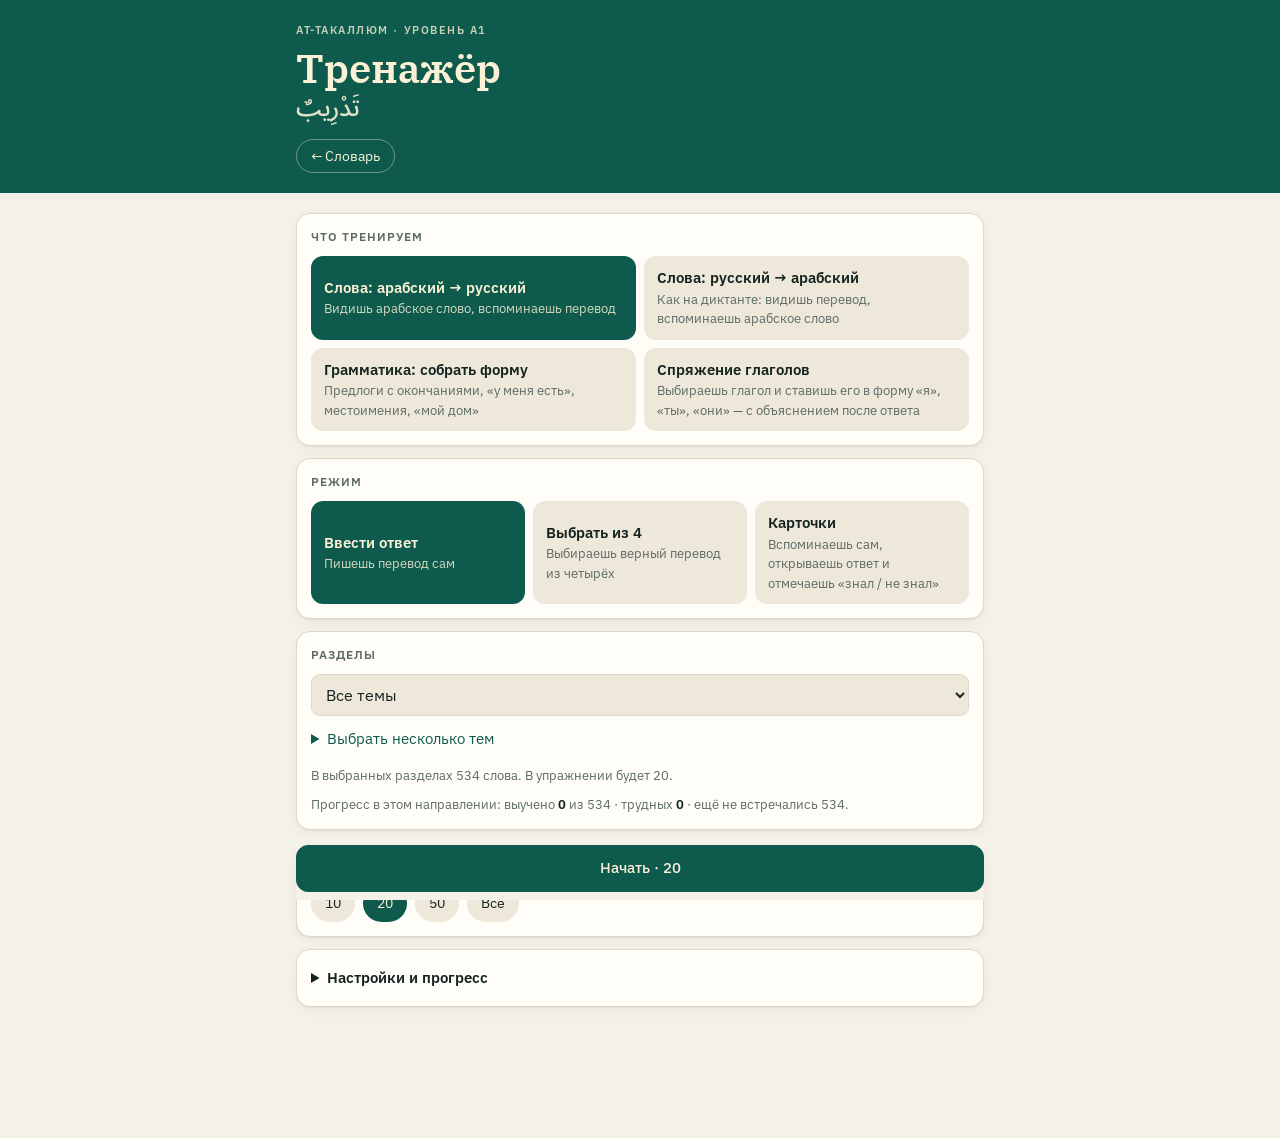
==== trainer.html @ 9976dfc9 "Simplify choosing a single topic and check the full lesson flow" ====
<!doctype html>
<html lang="ru">
<head>
<meta charset="utf-8">
<meta name="viewport" content="width=device-width,initial-scale=1,viewport-fit=cover">
<title>Тренажёр · Арабский словарь А1</title>
<link rel="icon" type="image/png" sizes="32x32" href="icons/favicon-32.png">
<link rel="icon" type="image/png" sizes="48x48" href="icons/favicon-48.png">
<link rel="apple-touch-icon" href="icons/apple-touch-icon.png">
<link rel="manifest" href="manifest.webmanifest">
<meta name="theme-color" content="#0e5a4c">
<meta name="apple-mobile-web-app-capable" content="yes">
<meta name="apple-mobile-web-app-title" content="Арабский">
<link rel="preconnect" href="https://fonts.googleapis.com">
<link rel="preconnect" href="https://fonts.gstatic.com" crossorigin>
<link rel="stylesheet" href="https://fonts.googleapis.com/css2?family=Noto+Sans+Arabic:wght@400;500;600&family=Noto+Naskh+Arabic:wght@400;500;600&family=IBM+Plex+Sans:wght@400;500;600&family=IBM+Plex+Serif:wght@600&display=swap">
<style>
  :root{
    color-scheme:light;
    --bg:#F4F1E9;--surface:#FFFDF8;--surface-2:#EEE8DA;--ink:#13231F;--muted:#5B6A64;--line:#DED6C4;
    --accent:#0E5A4C;--accent-ink:#FBF1D6;--accent-soft:#DDEBE4;--gold:#94680F;
    --band:#0E5A4C;--band-ink:#FBF1D6;--band-muted:rgba(251,241,214,.78);
    --bad:#B3261E;--bad-soft:#F7E1DE;
    --shadow:0 1px 2px rgba(19,35,31,.06),0 4px 14px rgba(19,35,31,.04);
    --arfont:"Noto Sans Arabic","Noto Naskh Arabic","Segoe UI","Geeza Pro",Tahoma,sans-serif;
    --ui:"IBM Plex Sans",system-ui,-apple-system,"Segoe UI",sans-serif;
    --display:"IBM Plex Serif",Georgia,serif;
  }
  @media (prefers-color-scheme: dark){
    :root{
      color-scheme:dark;
      --bg:#0B1613;--surface:#12211D;--surface-2:#192C27;--ink:#E7F0EC;--muted:#93A79F;--line:#233631;
      --accent:#63C3A7;--accent-ink:#0B1613;--accent-soft:#16302A;--gold:#DDAA4C;
      --band:#0F2C25;--band-ink:#F3E8CC;--band-muted:rgba(243,232,204,.72);
      --bad:#F2837A;--bad-soft:#3A1F1C;--shadow:0 1px 2px rgba(0,0,0,.35);
    }
  }
  *{box-sizing:border-box}
  html,body{margin:0;padding:0}
  body{background:var(--bg);color:var(--ink);font-family:var(--ui);font-size:15px;line-height:1.5;-webkit-tap-highlight-color:transparent}
  body::before{content:"";position:fixed;inset:0 0 auto;height:env(safe-area-inset-top,0px);z-index:31;background:var(--band)}
  body.font-naskh{--arfont:"Noto Naskh Arabic","Noto Sans Arabic","Geeza Pro",serif}
  [hidden]{display:none!important}
  .inner{max-width:720px;margin:0 auto;padding-left:max(16px,env(safe-area-inset-left,0px));padding-right:max(16px,env(safe-area-inset-right,0px))}

  .masthead{background:var(--band);color:var(--band-ink);padding-top:env(safe-area-inset-top,0px)}
  .masthead .inner{padding-block:22px 20px;display:grid;gap:8px;justify-items:start}
  .eyebrow{margin:0;font-size:11px;letter-spacing:.14em;text-transform:uppercase;font-weight:600;color:var(--band-muted)}
  h1{margin:0;font-family:var(--display);font-weight:600;font-size:clamp(28px,6.5vw,40px);line-height:1.08}
  h1 .h1ar{display:block;font-family:var(--arfont);font-weight:500;font-size:.62em;line-height:1.5;direction:rtl;text-align:left;opacity:.9}
  .backlink{display:inline-block;margin-top:4px;padding:6px 14px;border:1px solid rgba(251,241,214,.4);border-radius:999px;color:var(--band-ink);font-size:13.5px;text-decoration:none}
  .backlink:focus-visible,.btn:focus-visible,.tgl:focus-visible,.opt:focus-visible,.mode:focus-visible,input:focus-visible{outline:2px solid var(--accent);outline-offset:2px}

  .wrap{max-width:720px;margin:0 auto;padding:20px max(16px,env(safe-area-inset-left,0px)) calc(56px + env(safe-area-inset-bottom,0px)) max(16px,env(safe-area-inset-left,0px))}
  .note{color:var(--muted);font-size:14px;margin:12px 0}
  .err{padding:16px;border:1px dashed var(--line);border-radius:14px;color:var(--ink);background:var(--surface)}
  .err a{color:var(--accent)}

  .box{background:var(--surface);border:1px solid var(--line);border-radius:14px;padding:14px;margin-bottom:12px;box-shadow:var(--shadow)}
  .box h2{margin:0 0 10px;font-size:12px;letter-spacing:.08em;text-transform:uppercase;color:var(--muted);font-weight:600;font-family:var(--ui)}
  .modes{display:grid;gap:8px}
  .mode{display:block;width:100%;text-align:left;font:inherit;color:var(--ink);background:var(--surface-2);border:1px solid transparent;border-radius:12px;padding:10px 12px;cursor:pointer}
  .mode b{display:block;font-weight:600}
  .mode span{display:block;font-size:13px;color:var(--muted)}
  .mode[aria-pressed="true"]{background:var(--accent);color:var(--accent-ink)}
  .mode[aria-pressed="true"] span{color:var(--accent-ink);opacity:.85}
  .wraprow{display:flex;flex-wrap:wrap;gap:8px;align-items:center}
  .tgl{background:var(--surface-2);color:var(--ink);border:1px solid transparent;border-radius:999px;padding:7px 13px;font:inherit;font-size:14px;cursor:pointer}
  .tgl small{color:var(--muted);margin-left:4px;font-size:12px}
  .tgl[aria-pressed="true"]{background:var(--accent);color:var(--accent-ink)}
  .tgl[aria-pressed="true"] small{color:var(--accent-ink);opacity:.8}
  .tgl.ghost{background:transparent;border-color:var(--line);color:var(--muted)}
  .avail{margin:10px 0 0;font-size:13px;color:var(--muted)}

  .btn{font:inherit;font-size:15px;font-weight:500;color:var(--ink);background:var(--surface);border:1px solid var(--line);border-radius:12px;padding:11px 16px;cursor:pointer}
  .btn.primary{background:var(--accent);border-color:var(--accent);color:var(--accent-ink)}
  .btn.good{background:var(--accent-soft);border-color:var(--accent);color:var(--ink)}
  .btn.badb{background:var(--bad-soft);border-color:var(--bad);color:var(--ink)}
  .btn[disabled]{opacity:.45;cursor:default}
  .btn.wide{width:100%}
  .btn.link{border:0;background:none;padding:6px 0;color:var(--accent)}

  .playbar{display:flex;justify-content:space-between;align-items:center;gap:8px;font-size:13px;color:var(--muted);margin-bottom:8px}
  .prog{height:6px;border-radius:3px;background:var(--surface-2);overflow:hidden;margin-bottom:12px}
  .prog i{display:block;height:100%;width:0;background:var(--accent);transition:width .2s}
  .card{background:var(--surface);border:1px solid var(--line);border-radius:14px;padding:22px 16px;text-align:center;box-shadow:var(--shadow)}
  .tag{font-size:12px;color:var(--muted);letter-spacing:.04em}
  .qar{font-family:var(--arfont);font-weight:500;direction:rtl;line-height:1.5;margin:6px 0 2px;font-size:60px;overflow-wrap:anywhere}
  .qar.m{font-size:42px}.qar.s{font-size:30px}
  .qbase{font-family:var(--arfont);font-size:26px;direction:rtl;line-height:1.7;margin:10px 0;overflow-wrap:anywhere}
  .qtr{min-height:22px;color:var(--accent);font-size:16px;margin-bottom:12px}
  .row{display:flex;gap:8px}
  input[type=text]{flex:1;min-width:0;font:inherit;font-size:16px;color:var(--ink);background:var(--bg);border:1px solid var(--line);border-radius:12px;padding:11px 12px}
  .sub{display:flex;gap:8px;justify-content:center;flex-wrap:wrap;margin-top:10px}
  .opts{display:grid;grid-template-columns:repeat(auto-fit,minmax(220px,1fr));gap:8px;text-align:left}
  .opt{font:inherit;font-size:16px;color:var(--ink);background:var(--surface);border:1px solid var(--line);border-radius:12px;padding:12px;cursor:pointer;text-align:left}
  .opt.good{border-color:var(--accent);background:var(--accent-soft)}
  .opt.wrong{border-color:var(--bad);background:var(--bad-soft)}
  .fb{margin-top:14px;text-align:left;font-size:15px}
  .fb .res{font-weight:600}
  .fb .res.ok{color:var(--accent)}.fb .res.bad{color:var(--bad)}
  .fb .ans{font-size:19px;font-weight:600;margin:2px 0}
  .fb .ex{color:var(--muted);font-size:13.5px}
  .fb .ex .arx{font-family:var(--arfont);font-size:18px;color:var(--ink);direction:rtl;unicode-bidi:isolate}
  .fb .sub{justify-content:flex-start}
  .reveal{min-height:56px}
  .big{font-size:22px;font-weight:600;font-family:var(--display);margin:6px 0 4px}
  .missed{list-style:none;margin:12px 0 0;padding:0;text-align:left;display:grid;gap:6px}
  .missed li{display:flex;justify-content:space-between;gap:12px;align-items:center;background:var(--surface-2);border-radius:10px;padding:8px 12px}
  .missed .arx{font-family:var(--arfont);font-size:22px;direction:rtl;unicode-bidi:isolate}
  .missed .ruw{color:var(--muted);font-size:14px;text-align:right}
  .qru{font-family:var(--display);font-weight:600;font-size:30px;line-height:1.3;margin:10px 0 4px;overflow-wrap:anywhere}
  .qru.m{font-size:24px}
  .arx{font-family:var(--arfont);font-weight:500;direction:rtl;unicode-bidi:isolate}
  .qru .arx{font-size:1.15em}
  .opt.ar{font-family:var(--arfont);font-size:24px;line-height:1.5;direction:rtl;text-align:right}
  .fb .ans.arans{font-family:var(--arfont);font-size:30px;font-weight:500;direction:rtl;text-align:left;unicode-bidi:plaintext}
  .stat{margin:10px 0 0;font-size:13px;color:var(--muted)}
  .stat b{color:var(--ink);font-weight:600}
  .tgl.warn{background:var(--bad-soft);color:var(--ink)}
  input.arin{font-family:var(--arfont);font-size:20px}
  html,body{overscroll-behavior-y:contain}
  .startbar{position:sticky;bottom:0;padding:8px 0 max(8px,env(safe-area-inset-bottom));background:var(--bg);z-index:2}
  .preferences summary{cursor:pointer;font-weight:600;padding:3px 0}
  .preferences[open] summary{margin-bottom:12px}
  .tgl small{display:inline-block;padding:0 4px}
  .qbase,.qar,.opt.ar,.fb .ans.arans{line-height:1.8}
  @media(min-width:720px){
    #tracks,#modes{grid-template-columns:repeat(2,minmax(0,1fr))}
    #modes{grid-template-columns:repeat(3,minmax(0,1fr))}
  }
  @media(max-width:430px){
    .wrap{padding-inline:max(12px,env(safe-area-inset-left))}
    .card{padding:16px 12px}
    .tgl{min-height:40px}
    .opts{grid-template-columns:minmax(0,1fr)}
    .playbar{flex-wrap:wrap}
    .masthead .inner{padding-block:14px}
  }
  @media(prefers-reduced-motion:reduce){.prog i{transition:none}}
  #single-topic{width:100%;padding:9px 10px;color:var(--ink);background:var(--surface-2);border:1px solid var(--line);border-radius:9px;font:inherit;font-size:16px}
  .multi{margin-top:7px}
  .multi summary{cursor:pointer;color:var(--accent);padding-block:5px}
  .multi[open] summary{margin-bottom:6px}
</style>
</head>
<body>
<header class="masthead">
  <div class="inner">
    <p class="eyebrow">Ат-Такаллюм · уровень A1</p>
    <h1>Тренажёр<span class="h1ar">تَدْرِيبٌ</span></h1>
    <a class="backlink" href="./">← Словарь</a>
  </div>
</header>

<main class="wrap">
  <p class="note" id="loading">Загружаю слова из словаря…</p>
  <div class="err" id="err" hidden></div>

  <div id="setup" hidden>
    <section class="box">
      <h2>Что тренируем</h2>
      <div class="modes" id="tracks"></div>
      <p class="note" id="conj-help" hidden>Выбери глагол и время ниже. Задание показывает форму «он» и местоимение — поставь глагол в нужную форму. После ответа появятся транскрипция и объяснение. При вводе можно писать без огласовок; указанные огласовки проверяются.</p>
    </section>
    <section class="box">
      <h2>Режим</h2>
      <div class="modes" id="modes"></div>
    </section>
    <section class="box">
      <h2 id="sections-title">Разделы</h2>
      <select id="single-topic" aria-label="Выбор темы"></select>
      <details class="multi"><summary>Выбрать несколько тем</summary>
      <div class="wraprow" id="secs"></div>
      <div class="wraprow" style="margin-top:10px"><button class="tgl ghost" id="allsecs" type="button"></button></div>
      </details>
      <p class="avail" id="avail" role="status"></p>
      <button class="btn link" id="show-all-items" type="button" hidden>Тренировать все выбранные</button>
      <p class="stat" id="stat"></p>
    </section>
    <section class="box">
      <h2>Сколько заданий за раз</h2>
      <div class="wraprow" id="counts"></div>
    </section>
    <details class="box preferences">
      <summary>Настройки и прогресс</summary>
      <div class="wraprow">
        <button class="tgl" id="smart" type="button" aria-pressed="true">Чаще трудные</button>
        <button class="tgl" id="onlyhard" type="button" aria-pressed="false">Только трудные</button>
        <button class="tgl" id="autotr" type="button" aria-pressed="false">Транскрипция сразу</button>
        <button class="tgl" id="fontsw" type="button" aria-pressed="false">Шрифт: классический</button>
      </div>
      <div class="wraprow" style="margin-top:10px"><button class="tgl ghost" id="reset" type="button">Сбросить прогресс</button></div>
    </details>
    <div class="startbar"><button class="btn primary wide" id="start" type="button">Начать</button></div>
  </div>

  <div id="play" hidden></div>
</main>

<script>
(function(){
  'use strict';
  var $ = function(id){ return document.getElementById(id); };
  var KEY = 'arab-trainer-v2', OLDKEY = 'arab-trainer-v1', FONTKEY = 'arabic-a1-font', STKEY = 'arab-trainer-stats-v1';
  var TRACKS = [
    {id:'ar',   t:'Слова: арабский → русский', d:'Видишь арабское слово, вспоминаешь перевод'},
    {id:'ru',   t:'Слова: русский → арабский', d:'Как на диктанте: видишь перевод, вспоминаешь арабское слово'},
    {id:'form', t:'Грамматика: собрать форму', d:'Предлоги с окончаниями, «у меня есть», местоимения, «мой дом»'},
    {id:'conj', t:'Спряжение глаголов', d:'Выбираешь глагол и ставишь его в форму «я», «ты», «они» — с объяснением после ответа'}
  ];
  var MODES = [
    {id:'type',   t:'Ввести ответ',  d:{ar:'Пишешь перевод сам', ru:'Пишешь по-арабски или транскрипцией', form:'Пишешь форму по-арабски или транскрипцией', conj:'Пишешь нужную форму по-арабски или транскрипцией'}},
    {id:'choice', t:'Выбрать из 4',   d:{ar:'Выбираешь верный перевод из четырёх', ru:'Выбираешь верное арабское слово из четырёх', form:'Выбираешь верную форму из четырёх', conj:'Выбираешь нужную форму глагола из четырёх'}},
    {id:'flash',  t:'Карточки',       d:{ar:'Вспоминаешь сам, открываешь ответ и отмечаешь «знал / не знал»', ru:'Вспоминаешь арабское слово, открываешь и отмечаешь «знал / не знал»', form:'Вспоминаешь форму, открываешь и отмечаешь «знал / не знал»', conj:'Вспоминаешь спряжение, открываешь ответ и объяснение'}}
  ];
  var COUNTS = [10, 20, 50, 0];
  var NUMW = {'0':'ноль','1':'один','2':'два','3':'три','4':'четыре','5':'пять','6':'шесть','7':'семь','8':'восемь','9':'девять','10':'десять','11':'одиннадцать','12':'двенадцать','13':'тринадцать','14':'четырнадцать','15':'пятнадцать','16':'шестнадцать','17':'семнадцать','18':'восемнадцать','19':'девятнадцать','20':'двадцать','30':'тридцать','40':'сорок','50':'пятьдесят','60':'шестьдесят','70':'семьдесят','80':'восемьдесят','90':'девяносто','100':'сто'};
  var FLABEL = {prep:'Предлоги + окончания', have:'Иметь: عِنْدَ / لَدَى / لِـ', exist:'Есть / нет / был', pron:'Местоимения и окончания', poss:'Мой дом, твой дом…', demo:'Указательные: этот, тот'};
  var AR = /[؀-ۿ]/;
  var PRON_SEC = 'pron-words';

  var WORDS = [], WSECS = [], FORMS = [], FSECS = [], CONJ = [], CSECS = [];
  var S = {track:'ar', mode:'type', wsecs:{}, fsecs:{}, csecs:{}, count:20, autoTr:false, smart:true, onlyHard:false};
  var ST = {};
  var Q = [], idx = 0, ok = 0, missed = [], answered = false, revealed = false, resetArmed = false;

  function esc(s){ return String(s).replace(/[&<>"]/g, function(c){ return {'&':'&amp;','<':'&lt;','>':'&gt;','"':'&quot;'}[c]; }); }
  function clean(s){ return (s || '').replace(/\s+/g, ' ').trim(); }
  function nk(s){ return (s || '').toLowerCase().replace(/ё/g, 'е').replace(/[^a-zа-я0-9 ]+/g, ' ').replace(/\s+/g, ' ').trim(); }
  function nar(s){ return (s || '').replace(/[ً-ٰٟـۡ]/g, '').replace(/[؟?!.,،…]/g, '').replace(/\s+/g, ' ').trim(); }
  function narLoose(s){ return nar(s).replace(/[أإآٱ]/g, 'ا').replace(/ى/g, 'ي').replace(/ة/g, 'ه').replace(/ؤ/g, 'و').replace(/ئ/g, 'ي').replace(/ء/g, '').replace(/\s+/g, ''); }
  function ntr(s){ return (s || '').toLowerCase().replace(/ё/g, 'е').replace(/[́'’ʼ`‘\-\s?.,!…]/g, ''); }
  function shuffle(a){ a = a.slice(); for(var i = a.length - 1; i > 0; i--){ var j = Math.floor(Math.random() * (i + 1)); var t = a[i]; a[i] = a[j]; a[j] = t; } return a; }
  function lev(a, b){
    var p = [], i, j;
    for(j = 0; j <= b.length; j++) p[j] = j;
    for(i = 1; i <= a.length; i++){
      var prev = p[0]; p[0] = i;
      for(j = 1; j <= b.length; j++){
        var tmp = p[j];
        p[j] = Math.min(p[j] + 1, p[j - 1] + 1, prev + (a[i - 1] === b[j - 1] ? 0 : 1));
        prev = tmp;
      }
    }
    return p[b.length];
  }
  function variantsOf(ru){
    var seen = {}, out = [];
    function add(s){ s = nk(s); if(s && !seen[s]){ seen[s] = 1; out.push(s); } }
    var bare = ru.replace(/\([^)]*\)/g, '');
    add(ru); add(bare);
    bare.split(/[,;\/]/).forEach(add);
    return out;
  }
  function bidi(s){ return esc(s).replace(/[؀-ۿ][؀-ۿ\s]*/g, function(m){ var t = m.replace(/\s+$/, ''); return '<span class="arx">' + t + '</span>' + m.slice(t.length); }); }
  function arAlts(w){ var a = w.ar.replace(/\.\.\.|…/g, ''); var out = [a]; if(/\//.test(a)) out = out.concat(a.split(/\s*\/\s*/)); return out; }
  function trAlts(w){ var t = (w.tr || '').replace(/\([^)]*\)/g, ''); var out = [t]; if(/\//.test(t)) out = out.concat(t.split(/\s*\/\s*/)); return out.filter(function(x){ return ntr(x); }); }

  function lsGet(k){ try{ return JSON.parse(localStorage.getItem(k) || 'null'); }catch(e){ return null; } }
  function lsSet(k, v){ try{ localStorage.setItem(k, JSON.stringify(v)); }catch(e){} }
  function save(){ lsSet(KEY, {track:S.track, mode:S.mode, wsecs:S.wsecs, fsecs:S.fsecs, csecs:S.csecs, count:S.count, autoTr:S.autoTr, smart:S.smart, onlyHard:S.onlyHard}); }
  function saveStats(){ lsSet(STKEY, ST); }

  /* ---------- прогресс ---------- */
  function sk(w){ return (w.conj ? 'conj' : w.form ? 'form' : S.track) + '|' + w.id; }
  function stOf(w){ return ST[sk(w)] || null; }
  function isHard(w){ var s = stOf(w); return !!s && s.w > 0 && s.b < 2; }
  function isLearned(w){ var s = stOf(w); return !!s && s.b >= 3; }
  function weight(w){ var s = stOf(w); if(!s) return 3; return [6, 3, 2, 1, 0.5, 0.25][Math.min(s.b, 5)]; }
  function record(w, good){
    var k = sk(w), s = ST[k] || {b:0, r:0, w:0};
    if(good){ s.r++; s.b = Math.min(5, s.b + 1); } else { s.w++; s.b = 0; }
    s.t = Date.now(); ST[k] = s; saveStats();
  }

  /* ---------- разбор словаря ---------- */
  function mk(sec, label, ar, tr, ru, extra, tag){
    return {id:sec + '|' + ar + '|' + (tag || ''), sec:sec, secLabel:label, ar:ar, tr:tr, ru:ru, label:ru, variants:variantsOf(ru), extra:extra || [], tag:tag || label};
  }
  function mkF(kind, ar, tr, label, tag, row, col){
    return {id:'f-' + kind + '|' + ar + '|' + label + '|' + tag, sec:'f-' + kind, secLabel:FLABEL[kind], ar:ar, tr:tr, ru:label, label:label, variants:[], extra:[], tag:tag, form:true, row:row, col:col};
  }
  function arFirst(s){
    var m = s.search(/[A-Za-zА-Яа-яЁё'’ʼ(\-]/);
    if(m < 0) return {ar:clean(s), rest:''};
    return {ar:clean(s.slice(0, m)), rest:clean(s.slice(m))};
  }
  function ruFirst(s){
    var m = s.search(AR);
    if(m < 0) return {ru:clean(s), ar:''};
    return {ru:clean(s.slice(0, m)), ar:clean(s.slice(m))};
  }

  function parseForms(tb, heads, rows, F){
    var h0 = heads[0] || '';
    function cells(tr){ return [].map.call(tr.children, function(td){ return clean(td.textContent); }); }
    if(h0 === 'Лицо' && heads.length >= 6){
      var preps = heads.slice(1).map(arFirst);
      rows.forEach(function(tr){
        var c = cells(tr); if(c.length < 2) return;
        var person = ruFirst(c[0]).ru;
        for(var j = 1; j < c.length && j <= preps.length; j++){
          var x = arFirst(c[j]); if(!x.ar) continue;
          F.push(mkF('prep', x.ar, x.rest, preps[j - 1].ar + ' + ' + person, 'Предлог «' + preps[j - 1].rest + '» + местоимение', person, preps[j - 1].ar));
        }
      });
      return true;
    }
    if(h0 === 'Значение' && heads.length === 4 && AR.test(heads[1])){
      rows.forEach(function(tr){
        var c = cells(tr); if(c.length < 4) return;
        for(var j = 1; j < 4; j++){
          var x = arFirst(c[j]); if(!x.ar) continue;
          F.push(mkF('have', x.ar, x.rest, c[0] + ' · через ' + heads[j], 'Иметь, «у меня есть»', c[0], heads[j]));
        }
      });
      return true;
    }
    if(h0 === 'Значение' && heads.length === 3 && heads[1] === 'Мужской род' && heads[2] === 'Женский род'){
      rows.forEach(function(tr){
        var c = cells(tr); if(c.length < 3) return;
        [[1, 'м. р.'], [2, 'ж. р.']].forEach(function(g){
          var x = arFirst(c[g[0]]); if(x.ar) F.push(mkF('exist', x.ar, x.rest, c[0] + ' (' + g[1] + ')', 'Есть / нет / был', c[0], g[1]));
        });
      });
      return true;
    }
    if(h0 === 'Лицо' && /^Отдельное/.test(heads[1] || '')){
      rows.forEach(function(tr){
        var c = cells(tr); if(c.length < 3) return;
        var a = arFirst(c[1]), b = arFirst(c[2]);
        if(a.ar) F.push(mkF('pron', a.ar, a.rest, c[0], 'Отдельное местоимение', c[0], 'sep'));
        if(b.ar) F.push(mkF('pron', b.ar, b.rest, c[0], 'Слитное окончание («мой, твой…»)', c[0], 'suf'));
      });
      return true;
    }
    if(h0 === 'Чьё'){
      rows.forEach(function(tr){
        var c = cells(tr); if(c.length < 4 || !c[2]) return;
        F.push(mkF('poss', c[2], c[3], c[0] + ' дом', 'بَيْتٌ + окончание', c[0], 'poss'));
      });
      return true;
    }
    if(h0 === 'Значение' && heads[1] === 'Мн. число'){
      var seen = {};
      rows.forEach(function(tr){
        var c = cells(tr); if(c.length < 5) return;
        var g = /^ж/.test(c[4]) ? 'ж' : 'м';
        var names = c[0].split(/\s*\/\s*/);
        function add(cell, labels, num){
          var x = arFirst(cell), ars = x.ar.split(/\s*\/\s*/), trs = x.rest.replace(/\([^)]*\)/g, '').split(/\s*\/\s*/);
          ars.forEach(function(a, i){
            if(!a || seen[a]) return; seen[a] = 1;
            F.push(mkF('demo', a, clean(trs[i] || ''), labels[i] || labels[0], 'Указательные · ' + num, num, g));
          });
        }
        add(c[3], names.map(function(n){ return n + ' (' + g + ')'; }), 'ед. число');
        add(c[2], ['эти двое (' + g + ')'], 'дв. число');
        add(c[1], ['эти (о людях)', 'те (о людях)'], 'мн. число');
      });
      return true;
    }
    return false;
  }

  function parse(doc){
    var chips = {};
    [].forEach.call(doc.querySelectorAll('#chips a'), function(a){ chips[(a.getAttribute('href') || '').slice(1)] = clean(a.textContent); });
    var items = [], secs = [], F = [];
    [].forEach.call(doc.querySelectorAll('section[id]'), function(sec){
      var id = sec.id, h2 = sec.querySelector('h2');
      var label = chips[id] || clean(h2 ? h2.textContent : id);
      var before = items.length;
      [].forEach.call(sec.querySelectorAll('table'), function(tb){
        var heads = [].map.call(tb.querySelectorAll('thead th'), function(th){ return clean(th.textContent); });
        var rows = [].slice.call(tb.querySelectorAll('tbody tr'));
        var h0 = heads[0] || '', kind = null;
        if(h0 === 'Прошедшее') kind = 'verb';
        else if(h0 === 'Перевод' && heads[1] === 'Мужской род') kind = 'color';
        else if(h0 === 'Перевод' && heads[1] === 'Слово') kind = 'day';
        else if(/^(Слово|Фраза|Команда)$/.test(h0) && heads[1] === 'Вслух' && heads.length >= 3) kind = 'plain';
        if(!kind){ parseForms(tb, heads, rows, F); return; }
        rows.forEach(function(tr){
          var c = [].map.call(tr.children, function(td){ return clean(td.textContent); });
          if(c.length < 3) return;
          if(kind === 'verb' && c.length >= 5){
            if(c[0] && c[4]) items.push(mk(id, label, c[0], c[1], c[4], c[2] ? [{k:'Настоящее', v:c[2], t:c[3]}] : [], 'Глагол · прошедшее время, «он»'));
            if(c[2] && c[4]) items.push(mk(id, label, c[2], c[3], c[4], c[0] ? [{k:'Прошедшее', v:c[0], t:c[1]}] : [], 'Глагол · настоящее время, «он»'));
          }else if(kind === 'color' && c.length >= 3){
            if(c[0] && c[1]) items.push(mk(id, label, c[1], c[2], c[0], c[3] ? [{k:'Женский род', v:c[3], t:c[4]}] : [], label + ' · мужской род'));
          }else if(kind === 'day' && c.length >= 3){
            if(c[0] && c[1]) items.push(mk(id, label, c[1], c[2], c[0], c[3] ? [{k:'От числа', v:c[3]}] : []));
          }else if(kind === 'plain'){
            var extra = [];
            if(heads[3] === 'Род' && c[3]) extra.push({k:'Род', v:c[3]});
            if(heads[3] === 'Мн. число' && c[3]) extra.push({k:'Мн. число', v:c[3]});
            if(heads[3] === 'Группа' && /^местоимени/i.test(c[3]) && c[0] && c[2]){
              // местоимения — отдельным разделом; id прежний, чтобы не терялся прогресс
              var pw = mk(PRON_SEC, 'Местоимения', c[0], c[1], c[2], [], 'Местоимение');
              pw.id = id + '|' + c[0] + '|';
              items.push(pw);
            }else if(c[0] && c[2]){
              var word = mk(id, label, c[0], c[1], c[2], extra);
              word.alsoIn = tr.getAttribute('data-also-in');
              items.push(word);
            }
            if(heads[3] === 'Антоним' && c.length >= 6 && c[3] && c[5]) items.push(mk(id, label, c[3], c[4], c[5], [], label + ' · антоним'));
          }
        });
      });
      [].forEach.call(sec.querySelectorAll('.num'), function(n){
        var figEl = n.querySelector('.fig'), wEl = n.querySelector('.word');
        if(!figEl || !wEl) return;
        var fig = clean(figEl.textContent).replace(/[٠-٩]/g, function(d){ return String(d.charCodeAt(0) - 0x0660); });
        var clone = wEl.cloneNode(true), sayEl = clone.querySelector('.say');
        var say = sayEl ? clean(sayEl.textContent) : '';
        if(sayEl) sayEl.parentNode.removeChild(sayEl);
        var ar = clean(clone.textContent);
        if(!ar || !fig) return;
        var w = NUMW[fig], it = mk(id, label, ar, say, w ? fig + ' · ' + w : fig, [], 'Число');
        it.variants = [fig]; if(w) it.variants.push(nk(w));
        items.push(it);
      });
      var n = items.slice(before).filter(function(x){ return x.sec === id; }).length;
      if(n > 0) secs.push({id:id, label:label, n:n});
      var np = items.slice(before).filter(function(x){ return x.sec === PRON_SEC; }).length;
      if(np > 0) secs.push({id:PRON_SEC, label:'Местоимения', n:np});
    });
    secs.forEach(function(sec){
      sec.n += items.filter(function(word){ return word.alsoIn === sec.id; }).length;
    });
    var fsecs = [];
    Object.keys(FLABEL).forEach(function(k){
      var n = F.filter(function(x){ return x.sec === 'f-' + k; }).length;
      if(n) fsecs.push({id:'f-' + k, label:FLABEL[k], n:n});
    });
    return {items:items, secs:secs, forms:F, fsecs:fsecs};
  }

  /* Спряжения: формы проверены отдельно; окончания не выводятся из инфинитива. */
  var PERSONS = [
    ['أَنَا', 'я'], ['أَنْتَ', 'ты (м.)'], ['أَنْتِ', 'ты (ж.)'],
    ['هُوَ', 'он'], ['هِيَ', 'она'], ['أَنْتُمَا', 'вы оба / обе'],
    ['هُمَا', 'они оба'], ['هُمَا', 'они обе'], ['نَحْنُ', 'мы'],
    ['أَنْتُمْ', 'вы (м.)'], ['أَنْتُنَّ', 'вы (ж.)'], ['هُمْ', 'они (м.)'], ['هُنَّ', 'они (ж.)']
  ];
  var CONJ_VERBS = [
    {id:'write', ru:'писать', ar:'يَكْتُبُ', tr:'я́ктубу', stem:'كْتُب', v:'a',
      trs:["'а́ктубу",'та́ктубу','тактуби́на','я́ктубу','та́ктубу','тактуба́ни','яктуба́ни','тактуба́ни','на́ктубу','тактубу́на','такту́бна','яктубу́на','якту́бна']},
    {id:'breakfast', ru:'завтракать', ar:'يُفْطِرُ', tr:'ю́фтиру', stem:'فْطِر', v:'u',
      trs:["'у́фтиру",'ту́фтиру','туфтири́на','ю́фтиру','ту́фтиру','туфтира́ни','юфтира́ни','туфтира́ни','ну́фтиру','туфтиру́на','туфти́рна','юфтиру́на','юфти́рна']},
    {id:'prefer', ru:'предпочитать', ar:'يُفَضِّلُ', tr:'юфа́ддилю', stem:'فَضِّل', v:'u',
      trs:["'уфа́ддилю",'туфа́ддилю','туфаддили́на','юфа́ддилю','туфа́ддилю','туфаддиля́ни','юфаддиля́ни','туфаддиля́ни','нуфа́ддилю','туфаддилю́на','туфа́ддильна','юфаддилю́на','юфа́ддильна']},
    {id:'eat-meal', ru:'принимать пищу', ar:'يَتَنَاوَلُ', tr:'ятана́валю', stem:'تَنَاوَل', v:'a',
      trs:["'атана́валю",'татана́валю','татанавали́на','ятана́валю','татана́валю','татанаваля́ни','ятанаваля́ни','татанаваля́ни','натана́валю','татанавалю́на','татана́вальна','ятанавалю́на','ятана́вальна'],
      note:'Буквы تَنَاوَل сохраняются. В تَتَنَاوَلُ первая ت — приставка лица, вторая входит в основу.'},
    {id:'return', ru:'возвращаться', ar:'يَرْجِعُ', tr:"я́рджи'у", stem:'رْجِع', v:'a',
      trs:["'а́рджи'у","та́рджи'у","тарджи'и́на","я́рджи'у","та́рджи'у","тарджи'а́ни","ярджи'а́ни","тарджи'а́ни","на́рджи'у","тарджи'у́на","тарджи́'на","ярджи'у́на","ярджи́'на"]},
    {id:'cook', ru:'готовить еду', ar:'يَطْبُخُ', tr:'я́тбуху', stem:'طْبُخ', v:'a',
      trs:["'а́тбуху",'та́тбуху','татбухи́на','я́тбуху','та́тбуху','татбуха́ни','ятбуха́ни','татбуха́ни','на́тбуху','татбуху́на','татбу́хна','ятбуху́на','ятбу́хна']},
    {id:'watch', ru:'смотреть', ar:'يُشَاهِدُ', tr:'юша́хиду', stem:'شَاهِد', v:'u',
      trs:["'уша́хиду",'туша́хиду','тушахиди́на','юша́хиду','туша́хиду','тушахида́ни','юшахида́ни','тушахида́ни','нуша́хиду','тушахиду́на','туша́хидна','юшахиду́на','юша́хидна']},
    {id:'wake', ru:'просыпаться', ar:'يَسْتَيْقِظُ', tr:'яста́йкизу', stem:'سْتَيْقِظ', v:'a',
      trs:["'аста́йкизу",'таста́йкизу','тастайкизи́на','яста́йкизу','таста́йкизу','тастайкиза́ни','ястайкиза́ни','тастайкиза́ни','наста́йкизу','тастайкизу́на','таста́йкизна','ястайкизу́на','яста́йкизна'],
      note:'В настоящем времени основа سْتَيْقِظ сохраняется: йа не выпадает.'},
    {id:'sleep', ru:'спать', ar:'يَنَامُ', tr:'яна́му', stem:'نَام', shortStem:'نَم', v:'a',
      trs:["'ана́му",'тана́му','танами́на','яна́му','тана́му','танама́ни','янама́ни','танама́ни','нана́му','танаму́на','тана́мна','янаму́на','яна́мна'],
      change:'Перед نَ женского множественного числа алиф выпадает: نَام → نَم. Долгое «а» становится коротким.'},
    {id:'rest', ru:'отдыхать', ar:'يَسْتَرِيحُ', tr:'ястари́ху', stem:'سْتَرِيح', shortStem:'سْتَرِح', v:'a',
      trs:["'астари́ху",'тастари́ху','тастарихи́на','ястари́ху','тастари́ху','тастариха́ни','ястариха́ни','тастариха́ни','настари́ху','тастариху́на','таста́рихна','ястариху́на','яста́рихна'],
      change:'Перед نَ женского множественного числа йа выпадает: سْتَرِيح → سْتَرِح. Долгое «и» становится коротким.'},
    {id:'eat', ru:'есть', ar:'يَأْكُلُ', tr:"я́'кулю", stem:'أْكُل', v:'a', first:'آكُلُ',
      trs:["'а́кулю","та́'кулю","та'кули́на","я́'кулю","та́'кулю","та'куля́ни","я'куля́ни","та'куля́ни","на́'кулю","та'кулю́на","та'ку́льна","я'кулю́на","я'ку́льна"],
      change:'В форме «я ем» две хамзы сливаются в آ: آكُلُ. В остальных формах сохраняется أْكُل.'},
    {id:'dinner', ru:'ужинать', ar:'يَتَعَشَّى', tr:"ята'а́шша",
      ars:['أَتَعَشَّى','تَتَعَشَّى','تَتَعَشَّيْنَ','يَتَعَشَّى','تَتَعَشَّى','تَتَعَشَّيَانِ','يَتَعَشَّيَانِ','تَتَعَشَّيَانِ','نَتَعَشَّى','تَتَعَشَّوْنَ','تَتَعَشَّيْنَ','يَتَعَشَّوْنَ','يَتَعَشَّيْنَ'],
      trs:["'ата'а́шша","тата'а́шша","тата'ашша́йна","ята'а́шша","тата'а́шша","тата'ашшая́ни","ята'ашшая́ни","тата'ашшая́ни","ната'а́шша","тата'ашша́уна","тата'ашша́йна","ята'ашша́уна","ята'ашша́йна"],
      change:'В коротких формах сохраняется ى. Перед окончаниями появляются ي или و: تَتَعَشَّيْنَ, يَتَعَشَّوْنَ.'}
  ];
  function buildConjugations(){
    var items = [], secs = [];
    var prefixes = ['أ','ت','ت','ي','ت','ت','ي','ت','ن','ت','ت','ي','ي'];
    var endings = ['ُ','ُ','ِينَ','ُ','ُ','َانِ','َانِ','َانِ','ُ','ُونَ','ْنَ','ُونَ','ْنَ'];
    CONJ_VERBS.forEach(function(v){
      var sec = 'conj-' + v.id, label = v.ru + ' · настоящее';
      PERSONS.forEach(function(p, i){
        var femalePlural = i === 10 || i === 12;
        var pre = prefixes[i] + (v.v === 'u' ? 'ُ' : 'َ');
        var stem = femalePlural && v.shortStem ? v.shortStem : v.stem;
        var ar = v.ars ? v.ars[i] : i === 0 && v.first ? v.first : pre + stem + endings[i];
        var rule = v.change && (v.ars || femalePlural || (v.first && i === 0)) ? v.change :
          'Приставка ' + pre + 'ـ указывает на лицо; окончание ـ' + endings[i] + ' соответствует «' + p[1] + '». Буквы основы сохраняются.';
        items.push({id:sec+'|'+i, sec:sec, secLabel:label, conj:true, form:true,
          ar:ar, tr:v.trs[i], ru:p[1]+' · '+v.ru, label:p[1]+' · «'+v.ru+'»',
          tag:'Спряжение · настоящее время', variants:[], row:i, col:v.id,
          promptAr:v.ar+' ← '+p[0], extra:[{k:'Форма «он»',v:v.ar,t:v.tr},{k:'Как получилось',v:rule}].concat(v.note ? [{k:'Запомни',v:v.note}] : [])});
      });
      secs.push({id:sec,label:label,n:13});
    });
    var pastAr=['كَتَبْتُ','كَتَبْتَ','كَتَبْتِ','كَتَبَ','كَتَبَتْ','كَتَبْتُمَا','كَتَبَا','كَتَبَتَا','كَتَبْنَا','كَتَبْتُمْ','كَتَبْتُنَّ','كَتَبُوا','كَتَبْنَ'];
    var pastTr=['ката́бту','ката́бта','ката́бти','ка́таба','ка́табат','катабтума́','ка́таба','катаба́та','ката́бна','ката́бтум','катабту́нна','ка́табу','ката́бна'];
    PERSONS.forEach(function(p,i){
      items.push({id:'conj-write-past|'+i,sec:'conj-write-past',secLabel:'писать · прошедшее',conj:true,form:true,
        ar:pastAr[i],tr:pastTr[i],ru:p[1]+' · писать',label:p[1]+' · «писать»',tag:'Спряжение · прошедшее время',
        variants:[],row:i,col:'write-past',promptAr:'كَتَبَ ← '+p[0],extra:[{k:'Форма «он»',v:'كَتَبَ',t:'ка́таба'},
          {k:'Как получилось',v:i===8?'Окончание ـنَا — «мы», с долгим «а».':i===12?'Окончание ـنَ — «они», женский род, с коротким «а».':'В прошедшем времени лицо показывают окончания: найди форму для «'+p[1]+'».'}]});
    });
    secs.push({id:'conj-write-past',label:'писать · прошедшее',n:13});
    return {items:items,secs:secs};
  }
  function markedMatch(raw, expected){
    var marks = /[\u064B-\u065F\u0670]/;
    function parts(s){
      var out=[];
      clean(s).normalize('NFD').split('').forEach(function(c){
        if(marks.test(c) && out.length) out[out.length-1].marks.push(c);
        else out.push({letter:c,marks:[]});
      });
      return out;
    }
    var a=parts(raw), b=parts(expected);
    return a.length===b.length && a.every(function(p,i){
      return p.letter===b[i].letter && p.marks.every(function(m){return b[i].marks.indexOf(m)>=0;});
    });
  }

  /* ---------- настройки ---------- */
  function show(view){ ['loading','setup','play'].forEach(function(v){ $(v).hidden = (v !== view); }); window.scrollTo(0, 0); }
  function isForm(){ return S.track === 'form'; }
  function isConj(){ return S.track === 'conj'; }
  function base(){ return isConj() ? CONJ : isForm() ? FORMS : WORDS; }
  function secList(){ return isConj() ? CSECS : isForm() ? FSECS : WSECS; }
  var lesson = null;
  function secMap(){
    if(lesson && S.track === lesson.track) return lesson.selected;
    return isConj() ? S.csecs : isForm() ? S.fsecs : S.wsecs;
  }
  function openLesson(){
    var params = new URLSearchParams(location.search);
    var track = params.get('track'), topic = params.get('topic');
    if(!TRACKS.some(function(t){return t.id === track;})) return;
    var list = track === 'form' ? FSECS : track === 'conj' ? CSECS : WSECS;
    if(topic && !list.some(function(s){return s.id === topic;})) return;
    S.track = track;
    if(topic){
      var selected = {};
      list.forEach(function(s){selected[s.id] = s.id === topic;});
      lesson = {track:track, selected:selected};
    }
  }
  function inSecs(){ var m = secMap(); return base().filter(function(w){ return m[w.sec] || (w.alsoIn && m[w.alsoIn]); }); }
  function pool(){ var p = inSecs(); return S.onlyHard ? p.filter(isHard) : p; }
  function plural(n, a, b, c){ var x = n % 10, y = n % 100; return (x === 1 && y !== 11) ? a : (x >= 2 && x <= 4 && (y < 12 || y > 14)) ? b : c; }
  function unit(n){ return (isForm() || isConj()) ? plural(n, 'форма', 'формы', 'форм') : plural(n, 'слово', 'слова', 'слов'); }

  function renderSetup(){
    resetArmed = false;
    $('conj-help').hidden = !isConj();
    $('sections-title').textContent = isConj() ? 'Глаголы и время' : 'Разделы';
    $('tracks').innerHTML = TRACKS.map(function(m){
      return '<button type="button" class="mode" data-t="' + m.id + '" aria-pressed="' + (S.track === m.id) + '"><b>' + bidi(m.t) + '</b><span>' + m.d + '</span></button>';
    }).join('');
    $('modes').innerHTML = MODES.map(function(m){
      return '<button type="button" class="mode" data-m="' + m.id + '" aria-pressed="' + (S.mode === m.id) + '"><b>' + m.t + '</b><span>' + m.d[S.track] + '</span></button>';
    }).join('');
    var m = secMap();
    var topics = secList(), selected = topics.filter(function(s){return m[s.id];});
    var picker = $('single-topic');
    picker.replaceChildren(new Option('Все темы','*'));
    topics.forEach(function(s){picker.add(new Option(s.label,s.id));});
    if(selected.length === topics.length) picker.value = '*';
    else if(selected.length === 1) picker.value = selected[0].id;
    else {
      picker.add(new Option(selected.length ? 'Выбрано тем: ' + selected.length : 'Выбери тему',''));
      picker.value = '';
    }
    $('secs').innerHTML = secList().map(function(s){
      return '<button type="button" class="tgl" data-s="' + s.id + '" aria-pressed="' + !!m[s.id] + '">' + bidi(s.label) + '<small>' + s.n + '</small></button>';
    }).join('');
    $('counts').innerHTML = COUNTS.map(function(c){
      return '<button type="button" class="tgl" data-c="' + c + '" aria-pressed="' + (S.count === c) + '">' + (c ? c : 'Все') + '</button>';
    }).join('');
    $('autotr').hidden = S.track !== 'ar';
    $('autotr').setAttribute('aria-pressed', S.autoTr ? 'true' : 'false');
    $('smart').setAttribute('aria-pressed', S.smart ? 'true' : 'false');
    $('onlyhard').setAttribute('aria-pressed', S.onlyHard ? 'true' : 'false');
    var naskh = document.body.classList.contains('font-naskh');
    $('fontsw').setAttribute('aria-pressed', naskh ? 'true' : 'false');
    $('fontsw').textContent = 'Шрифт: ' + (naskh ? 'классический' : 'обычный');
    $('reset').textContent = 'Сбросить прогресс этого направления';
    $('reset').classList.remove('warn');
    refreshAvail();
  }
  function refreshAvail(){
    var n = pool().length, take = S.count ? Math.min(S.count, n) : n;
    var all = secList().every(function(s){ return secMap()[s.id]; });
    $('allsecs').textContent = all ? 'Снять все' : 'Выбрать все';
    var msg;
    if(n) msg = 'В выбранных разделах ' + n + ' ' + unit(n) + (S.onlyHard ? ' (только трудные)' : '') + '. В упражнении будет ' + take + '.';
    else if(S.onlyHard && inSecs().length) msg = 'Трудных пока нет: в этих разделах ты ещё не ошибался или уже всё исправил.';
    else msg = 'Выбери хотя бы один раздел.';
    $('avail').textContent = msg;
    $('show-all-items').hidden = !(S.onlyHard && !n && inSecs().length);
    var p = inSecs(), learned = p.filter(isLearned).length, hard = p.filter(isHard).length, seen = p.filter(stOf).length;
    $('stat').innerHTML = p.length ? ('Прогресс в этом направлении: выучено <b>' + learned + '</b> из ' + p.length + ' · трудных <b>' + hard + '</b> · ещё не встречались ' + (p.length - seen) + '.') : '';
    $('start').disabled = !n;
    $('start').textContent = n ? ('Начать · ' + take) : 'Начать';
  }

  $('tracks').addEventListener('click', function(e){ var b = e.target.closest('[data-t]'); if(!b) return; var target = b.getAttribute('data-t'); if(target === 'conj' && S.track !== target) S.mode = 'choice'; S.track = target; save(); renderSetup(); });
  $('modes').addEventListener('click', function(e){ var b = e.target.closest('[data-m]'); if(!b) return; S.mode = b.getAttribute('data-m'); save(); renderSetup(); });
  $('secs').addEventListener('click', function(e){ var b = e.target.closest('[data-s]'); if(!b) return; var id = b.getAttribute('data-s'), m = secMap(); m[id] = !m[id]; save(); renderSetup(); });
  $('counts').addEventListener('click', function(e){ var b = e.target.closest('[data-c]'); if(!b) return; S.count = +b.getAttribute('data-c'); save(); renderSetup(); });
  $('single-topic').addEventListener('change', function(){
    var id = this.value;
    if(!id) return;
    var selected = secMap();
    secList().forEach(function(s){selected[s.id] = id === '*' || s.id === id;});
    save(); renderSetup();
  });
  $('show-all-items').addEventListener('click', function(){S.onlyHard=false; save(); renderSetup();});
  $('allsecs').addEventListener('click', function(){
    var m = secMap(), all = secList().every(function(s){ return m[s.id]; });
    secList().forEach(function(s){ m[s.id] = !all; }); save(); renderSetup();
  });
  $('autotr').addEventListener('click', function(){ S.autoTr = !S.autoTr; save(); renderSetup(); });
  $('smart').addEventListener('click', function(){ S.smart = !S.smart; save(); renderSetup(); });
  $('onlyhard').addEventListener('click', function(){ S.onlyHard = !S.onlyHard; save(); renderSetup(); });
  $('fontsw').addEventListener('click', function(){
    var on = !document.body.classList.contains('font-naskh');
    document.body.classList.toggle('font-naskh', on);
    try{ localStorage.setItem(FONTKEY, on ? 'naskh' : 'sans'); }catch(e){}
    renderSetup();
  });
  $('reset').addEventListener('click', function(){
    var b = $('reset');
    if(!resetArmed){ resetArmed = true; b.textContent = 'Точно сбросить для «' + TRACKS.filter(function(t){ return t.id === S.track; })[0].t + '»? Нажми ещё раз'; b.classList.add('warn'); return; }
    var pre = S.track + '|';
    Object.keys(ST).forEach(function(k){ if(k.indexOf(pre) === 0) delete ST[k]; });
    saveStats(); renderSetup();
  });
  $('start').addEventListener('click', function(){ var p = pool(); if(p.length) begin(draw(p)); });

  function draw(p){
    var n = S.count ? Math.min(S.count, p.length) : p.length;
    if(!S.smart) return shuffle(p).slice(0, n);
    var keyed = p.map(function(w){ return {w:w, k:Math.pow(Math.random(), 1 / weight(w))}; });
    keyed.sort(function(a, b){ return b.k - a.k; });
    return shuffle(keyed.slice(0, n).map(function(x){ return x.w; }));
  }

  function begin(list){ Q = list; idx = 0; ok = 0; missed = []; renderQ(); }

  /* ---------- вопросы ---------- */
  function same(w){ return base().filter(function(x){ return w.conj ? x.id === w.id : (w.form ? x.label === w.label : nk(x.label) === nk(w.label)) && x.tag === w.tag; }); }
  function answerKey(w, ar){ return w.conj ? clean(ar).normalize('NFC') : nar(ar); }

  function distractorsRu(w){
    var out = [], seen = {}; seen[nk(w.label)] = 1;
    function clash(x){ return x.variants.some(function(v){ return w.variants.indexOf(v) >= 0; }); }
    function take(list){
      for(var i = 0; i < list.length && out.length < 3; i++){
        var x = list[i], k = nk(x.label);
        if(!seen[k] && !clash(x)){ seen[k] = 1; out.push(x.label); }
      }
    }
    take(shuffle(WORDS.filter(function(x){ return x !== w && x.sec === w.sec; })));
    if(out.length < 3) take(shuffle(WORDS.filter(function(x){ return x !== w; })));
    return out;
  }
  function distractorsAr(w){
    var good = {}; same(w).forEach(function(x){ good[answerKey(w, x.ar)] = 1; });
    var out = [], seen = {}; seen[answerKey(w, w.ar)] = 1;
    function take(list){
      for(var i = 0; i < list.length && out.length < 3; i++){
        var k = answerKey(w, list[i].ar);
        if(!seen[k] && !good[k]){ seen[k] = 1; out.push(list[i].ar); }
      }
    }
    var B = base();
    if(w.form){
      take(shuffle(B.filter(function(x){ return x.sec === w.sec && x.col === w.col && x.row !== w.row; })));
      take(shuffle(B.filter(function(x){ return x.sec === w.sec && x.row === w.row && x.col !== w.col; })));
    }
    take(shuffle(B.filter(function(x){ return x !== w && x.sec === w.sec; })));
    take(shuffle(B.filter(function(x){ return x !== w; })));
    return out;
  }

  function arClass(s){ return s.length > 26 ? 's' : s.length > 12 ? 'm' : ''; }
  function arField(v){ return AR.test(v) ? '<span class="arx">' + esc(v) + '</span>' : esc(v); }

  function details(w){
    var h;
    if(S.track === 'ar'){
      h = '<div class="ans">' + esc(w.label) + '</div><div class="ex">' + esc(w.tr) + '</div>';
    }else{
      h = '<div class="ans arans">' + esc(w.ar) + '</div><div class="ex">' + esc(w.tr) + ' · ' + bidi(w.label) + '</div>';
      var others = same(w).filter(function(x){ return nar(x.ar) !== nar(w.ar); });
      if(others.length) h += '<div class="ex">Тоже подходит: ' + others.map(function(x){ return '<span class="arx">' + esc(x.ar) + '</span>'; }).join(', ') + '</div>';
    }
    w.extra.forEach(function(x){ h += '<div class="ex">' + esc(x.k) + ': ' + (w.conj ? bidi(x.v) : arField(x.v)) + (x.t ? ' · ' + esc(x.t) : '') + '</div>'; });
    return h;
  }

  function hintText(w){
    if(S.track === 'ar') return w.tr;
    var a = nar(arAlts(w)[0]).replace(/ـ/g, ''), letters = a.replace(/\s/g, '');
    return 'Начинается на «' + letters.charAt(0) + '» · букв: ' + letters.length;
  }

  function renderQ(){
    answered = false; revealed = false;
    show('play');
    if(idx >= Q.length){ return renderDone(); }
    var w = Q[idx], pct = Math.round(idx / Q.length * 100), toAr = S.track !== 'ar';
    var h = '<div class="playbar"><button class="btn link" id="toset" type="button">← Настройки</button><span>' + (idx + 1) + ' из ' + Q.length + '</span><span id="score" aria-live="polite">' + (S.mode === 'flash' ? 'Знал' : 'Верно') + ': ' + ok + '</span></div>';
    h += '<div class="prog"><i style="width:' + pct + '%"></i></div>';
    h += '<div class="card"><div class="tag">' + bidi(w.tag) + (isHard(w) ? ' · трудное' : '') + '</div>';
    if(w.conj) h += '<div class="qbase" dir="rtl">' + esc(w.promptAr) + '</div>';
    if(toAr) h += '<div class="qru' + (w.label.length > 22 ? ' m' : '') + '">' + bidi(w.label) + '</div><div class="qtr" id="qtr"></div>';
    else h += '<div class="qar ' + arClass(w.ar) + '">' + esc(w.ar) + '</div><div class="qtr" id="qtr">' + (S.autoTr ? esc(w.tr) : '') + '</div>';
    if(S.mode === 'type'){
      h += '<div class="row"><input id="inp" type="text" dir="auto"' + (toAr ? ' class="arin" placeholder="По-арабски или транскрипцией"' : ' placeholder="Перевод на русский"') + ' autocomplete="off" autocapitalize="off" autocorrect="off" spellcheck="false" aria-label="Ответ"><button class="btn primary" id="go" type="button">Проверить</button></div>';
      h += '<div class="sub"><button class="btn" id="hint" type="button">' + (toAr ? 'Подсказка' : 'Подсказка: как читается') + '</button><button class="btn" id="skip" type="button">Не знаю</button></div>';
    }else if(S.mode === 'choice'){
      var opts = toAr ? shuffle(distractorsAr(w).concat([w.ar])) : shuffle(distractorsRu(w).concat([w.label]));
      h += '<div class="opts">' + opts.map(function(o){ return '<button class="opt' + (toAr ? ' ar' : '') + '" type="button" data-v="' + esc(o) + '">' + esc(o) + '</button>'; }).join('') + '</div>';
      h += '<div class="sub"><button class="btn" id="hint" type="button">' + (toAr ? 'Подсказка' : 'Подсказка: как читается') + '</button></div>';
    }else{
      h += '<div class="reveal" id="rev"><div class="sub"><button class="btn primary" id="show" type="button">Показать ответ</button></div></div>';
    }
    h += '<div class="fb" id="fb" aria-live="polite"></div></div>';
    $('play').innerHTML = h;
    $('toset').addEventListener('click', function(){ renderSetup(); show('setup'); $('start').focus(); });
    if($('hint')) $('hint').addEventListener('click', function(){ $('qtr').textContent = hintText(w); });
    if(S.mode === 'type'){
      $('go').addEventListener('click', function(){ checkType(w, false); });
      $('skip').addEventListener('click', function(){ if(!answered) checkType(w, true); });
      $('inp').addEventListener('keydown', function(e){ if(e.key === 'Enter'){ e.preventDefault(); e.stopPropagation(); checkType(w, false); } });
      $('inp').focus();
    }else if(S.mode === 'choice'){
      [].forEach.call(document.querySelectorAll('.opt'), function(b){ b.addEventListener('click', function(){ pick(w, b); }); });
    }else{
      $('show').addEventListener('click', function(){ flashReveal(w); });
    }
  }

  function nextBtn(){ return '<div class="sub"><button class="btn primary" id="nx" type="button">Дальше</button></div>'; }
  function wireNext(){ var b = $('nx'); if(b){ b.addEventListener('click', next); b.focus(); } }
  function next(){ idx++; renderQ(); }
  function markResult(w, good){
    if(good) ok++; else missed.push(w);
    record(w, good);
    $('score').textContent = (S.mode === 'flash' ? 'Знал: ' : 'Верно: ') + ok;
    document.querySelector('.prog i').style.width = ((idx + 1) / Q.length * 100) + '%';
  }

  function judgeRu(w, raw){
    var v = nk(raw);
    if(w.variants.indexOf(v) >= 0) return 'ok';
    if(w.variants.some(function(u){ return u.length >= 5 && lev(u, v) <= 1; })) return 'typo';
    return 'bad';
  }
  function judgeAr(w, raw){
    if(w.conj){
      if(AR.test(raw)){
        if(nar(raw) !== nar(w.ar) || !markedMatch(raw,w.ar)) return 'bad';
        return clean(raw).normalize('NFC') === clean(w.ar).normalize('NFC') ? 'ok' : 'unvocalized';
      }
      return ntr(raw) && ntr(raw) === ntr(w.tr) ? 'ok' : 'bad';
    }
    var cands = same(w), best = 'bad';
    if(AR.test(raw)){
      var a = nar(raw).replace(/ـ/g, ''), l = narLoose(raw);
      cands.forEach(function(x){ arAlts(x).forEach(function(alt){
        if(nar(alt).replace(/ـ/g, '') === a) best = 'ok';
        else if(best === 'bad' && narLoose(alt) === l) best = 'loose';
      }); });
    }else{
      var t = ntr(raw);
      cands.forEach(function(x){ trAlts(x).forEach(function(alt){
        var u = ntr(alt);
        if(u === t) best = 'ok';
        else if(best === 'bad' && u.length >= 4 && lev(u, t) <= 1) best = 'typo';
      }); });
    }
    return best;
  }

  function checkType(w, skip){
    if(answered){ return next(); }
    var inp = $('inp'), raw = inp.value.trim(), status = 'bad';
    if(!skip){
      if(!raw) return;
      status = S.track === 'ar' ? judgeRu(w, raw) : judgeAr(w, raw);
    }
    answered = true; inp.disabled = true;
    $('qtr').textContent = w.tr;
    var good = status !== 'bad';
    markResult(w, good);
    var head = skip ? 'Ответ:' : status === 'ok' ? 'Верно!' : status === 'typo' ? 'Верно (опечатка не страшна)' : status === 'unvocalized' ? 'Верно по буквам. Сверь огласовки и окончания:' : status === 'loose' ? 'Верно, но проверь хамзу, ة или ى' : 'Не совсем.';
    $('fb').innerHTML = '<div class="res ' + (good ? 'ok' : 'bad') + '">' + head + '</div>' + details(w) + nextBtn();
    $('go').hidden = true;
    $('skip').hidden = true;
    $('hint').hidden = true;
    wireNext();
  }

  function pick(w, btn){
    if(answered) return; answered = true;
    var right = S.track === 'ar' ? w.label : w.ar;
    var v = btn.getAttribute('data-v'), good = (v === right);
    [].forEach.call(document.querySelectorAll('.opt'), function(b){
      if(b.getAttribute('data-v') === right) b.classList.add('good');
      b.disabled = true;
    });
    if(!good) btn.classList.add('wrong');
    $('hint').hidden = true;
    $('qtr').textContent = w.tr;
    markResult(w, good);
    $('fb').innerHTML = '<div class="res ' + (good ? 'ok' : 'bad') + '">' + (good ? 'Верно!' : 'Не то.') + '</div>' + details(w) + nextBtn();
    wireNext();
  }

  function flashReveal(w){
    if(revealed) return; revealed = true;
    $('qtr').textContent = S.track === 'ar' ? w.tr : '';
    $('rev').innerHTML = '<div class="fb">' + details(w) + '<div class="ex" style="margin-top:6px">Сам оцени, знал ли ты это</div><div class="sub"><button class="btn badb" id="no" type="button">Не знал</button><button class="btn good" id="yes" type="button">Знал</button></div></div>';
    $('yes').addEventListener('click', function(){ markResult(w, true); next(); });
    $('no').addEventListener('click', function(){ markResult(w, false); next(); });
  }

  function renderDone(){
    var n = Q.length, pct = n ? Math.round(ok / n * 100) : 0;
    var h = '<div class="card"><div class="tag">Готово</div><div class="big">' + (S.mode === 'flash' ? 'Знал ' : 'Верно ') + ok + ' из ' + n + ' · ' + pct + '%</div>';
    if(missed.length){
      h += '<div class="tag" style="margin-top:12px">Над чем поработать · можно повторить сразу</div><ul class="missed">' + missed.map(function(w){
        return '<li><span class="arx">' + esc(w.ar) + '</span><span class="ruw">' + bidi(w.label) + '</span></li>';
      }).join('') + '</ul>';
    }else{
      h += '<p class="note">Ошибок нет. Можно взять другой раздел или режим.</p>';
    }
    h += '<div class="sub" style="margin-top:16px"><button class="btn primary" id="again" type="button">Ещё раз</button>';
    if(missed.length) h += '<button class="btn" id="rep" type="button">Повторить ошибки (' + missed.length + ')</button>';
    h += '<button class="btn" id="toset2" type="button">Настройки</button></div></div>';
    $('play').innerHTML = h;
    $('again').addEventListener('click', function(){ var p = pool(); if(p.length) begin(draw(p)); else { renderSetup(); show('setup'); } });
    if($('rep')) $('rep').addEventListener('click', function(){ begin(shuffle(missed)); });
    $('toset2').addEventListener('click', function(){ renderSetup(); show('setup'); });
  }

  document.addEventListener('keydown', function(e){
    if($('play').hidden || idx >= Q.length) return;
    var tg = e.target && e.target.tagName;
    if(S.mode === 'choice'){
      if(!answered && /^[1-4]$/.test(e.key)){
        var b = document.querySelectorAll('.opt')[+e.key - 1]; if(b){ e.preventDefault(); pick(Q[idx], b); }
      }else if(answered && e.key === 'Enter' && tg !== 'BUTTON'){ e.preventDefault(); next(); }
    }else if(S.mode === 'type'){
      if(answered && e.key === 'Enter' && tg !== 'BUTTON'){ e.preventDefault(); next(); }
    }else if(S.mode === 'flash'){
      if(!revealed && (e.key === 'Enter' || e.key === ' ') && tg !== 'BUTTON'){ e.preventDefault(); flashReveal(Q[idx]); }
      else if(revealed && e.key === '1'){ markResult(Q[idx], false); next(); }
      else if(revealed && e.key === '2'){ markResult(Q[idx], true); next(); }
    }
  });

  function fail(msg){
    $('loading').hidden = true;
    $('err').hidden = false;
    $('err').innerHTML = msg;
  }

  try{ if(localStorage.getItem(FONTKEY) === 'naskh') document.body.classList.add('font-naskh'); }catch(e){}

  fetch('index.html').then(function(r){
    if(!r.ok) throw new Error('HTTP ' + r.status);
    return r.text();
  }).then(function(html){
    var res = parse(new DOMParser().parseFromString(html, 'text/html'));
    WORDS = res.items; WSECS = res.secs; FORMS = res.forms; FSECS = res.fsecs;
    var conjugations = buildConjugations(); CONJ = conjugations.items; CSECS = conjugations.secs;
    if(!WORDS.length) throw new Error('empty');
    ST = lsGet(STKEY) || {};
    var saved = lsGet(KEY), old = saved ? null : lsGet(OLDKEY);
    saved = saved || {};
    if(old){ saved.mode = old.mode; saved.count = old.count; saved.autoTr = old.autoTr; saved.wsecs = old.secs; }
    if(TRACKS.some(function(t){ return t.id === saved.track; })) S.track = saved.track;
    if(saved.mode && MODES.some(function(m){ return m.id === saved.mode; })) S.mode = saved.mode;
    if(COUNTS.indexOf(saved.count) >= 0) S.count = saved.count;
    S.autoTr = !!saved.autoTr;
    if(typeof saved.smart === 'boolean') S.smart = saved.smart;
    S.onlyHard = !!saved.onlyHard;
    function initSecs(list, sv){
      var m = {};
      list.forEach(function(s){ var on = sv ? (s.id in sv ? !!sv[s.id] : true) : true; m[s.id] = on; });

      return m;
    }
    S.wsecs = initSecs(WSECS, saved.wsecs);
    S.fsecs = initSecs(FSECS, saved.fsecs);
    S.csecs = initSecs(CSECS, saved.csecs);
    if(S.track === 'form' && !FORMS.length) S.track = 'ar';
    openLesson();
    renderSetup(); show('setup');
  }).catch(function(err){
    if(window.console) console.error(err);
    fail('Не получилось загрузить слова из словаря. Тренажёр читает их со страницы <a href="./">словаря</a>, поэтому открывай его с сайта, а не как отдельный файл, и проверь интернет.');
  });
})();
</script>
</body>
</html>
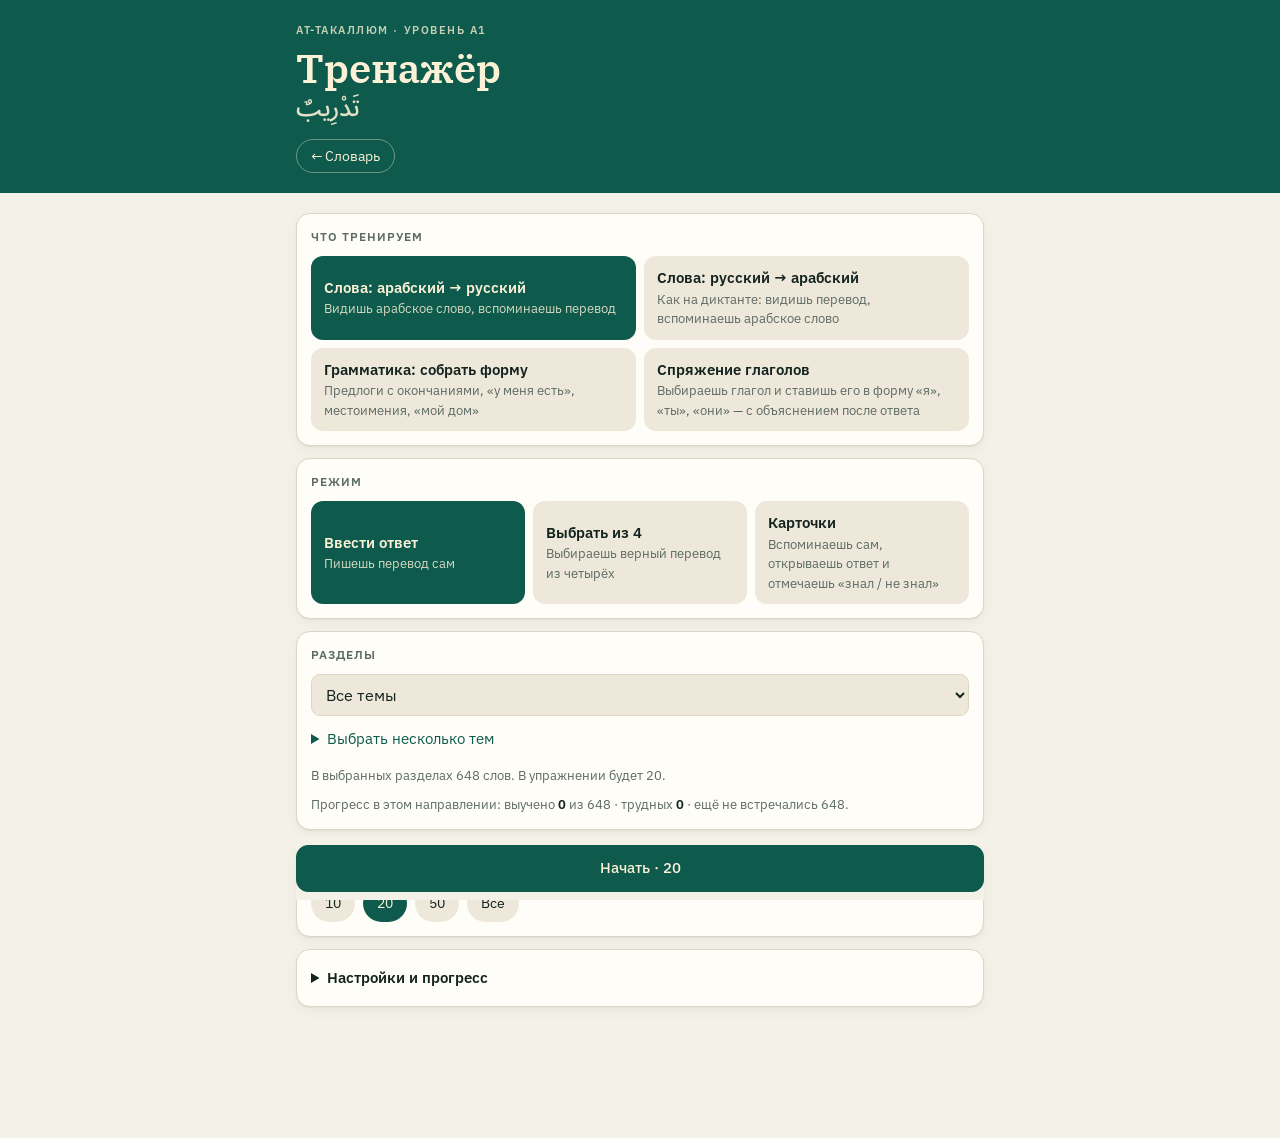
==== commit 999c9829: "Move oral test phrases into existing dictionary topics" ====
--- a/trainer.html
+++ b/trainer.html
@@ -13,7 +13,7 @@
 <meta name="apple-mobile-web-app-title" content="Арабский">
 <link rel="preconnect" href="https://fonts.googleapis.com">
 <link rel="preconnect" href="https://fonts.gstatic.com" crossorigin>
-<link rel="stylesheet" href="https://fonts.googleapis.com/css2?family=Noto+Sans+Arabic:wght@400;500;600&family=Noto+Naskh+Arabic:wght@400;500;600&family=IBM+Plex+Sans:wght@400;500;600&family=IBM+Plex+Serif:wght@600&display=swap">
+<link rel="stylesheet" media="print" onload="this.media='all'" href="https://fonts.googleapis.com/css2?family=Noto+Sans+Arabic:wght@400;500;600&family=Noto+Naskh+Arabic:wght@400;500;600&family=IBM+Plex+Sans:wght@400;500;600&family=IBM+Plex+Serif:wght@600&display=swap">
 <style>
   :root{
     color-scheme:light;
@@ -403,6 +403,7 @@
             }else if(c[0] && c[2]){
               var word = mk(id, label, c[0], c[1], c[2], extra);
               word.alsoIn = tr.getAttribute('data-also-in');
+              word.id = tr.getAttribute('data-trainer-id') || word.id;
               items.push(word);
             }
             if(heads[3] === 'Антоним' && c.length >= 6 && c[3] && c[5]) items.push(mk(id, label, c[3], c[4], c[5], [], label + ' · антоним'));
@@ -548,6 +549,7 @@
       list.forEach(function(s){selected[s.id] = s.id === topic;});
       lesson = {track:track, selected:selected};
     }
+    return true;
   }
   function inSecs(){ var m = secMap(); return base().filter(function(w){ return m[w.sec] || (w.alsoIn && m[w.alsoIn]); }); }
   function pool(){ var p = inSecs(); return S.onlyHard ? p.filter(isHard) : p; }
@@ -875,10 +877,17 @@
 
   try{ if(localStorage.getItem(FONTKEY) === 'naskh') document.body.classList.add('font-naskh'); }catch(e){}
 
-  fetch('index.html').then(function(r){
-    if(!r.ok) throw new Error('HTTP ' + r.status);
-    return r.text();
-  }).then(function(html){
+  function loadDictionary(){
+    var controller = new AbortController();
+    var timeout = setTimeout(function(){controller.abort();}, 12000);
+    return fetch('index.html', {signal:controller.signal})
+      .then(function(response){
+        if(!response.ok) throw new Error('HTTP ' + response.status);
+        return response.text();
+      }).finally(function(){clearTimeout(timeout);});
+  }
+
+  loadDictionary().then(function(html){
     var res = parse(new DOMParser().parseFromString(html, 'text/html'));
     WORDS = res.items; WSECS = res.secs; FORMS = res.forms; FSECS = res.fsecs;
     var conjugations = buildConjugations(); CONJ = conjugations.items; CSECS = conjugations.secs;
@@ -903,13 +912,24 @@
     S.fsecs = initSecs(FSECS, saved.fsecs);
     S.csecs = initSecs(CSECS, saved.csecs);
     if(S.track === 'form' && !FORMS.length) S.track = 'ar';
-    openLesson();
+    var validLesson = openLesson();
     renderSetup(); show('setup');
+    var launch = new URLSearchParams(location.search);
+    if(validLesson && launch.get('start') === '1'){
+      var questions = pool();
+      if(questions.length) begin(draw(questions));
+    }
+    var backTopic = launch.get('topic');
+    var sourceTopics = {'f-prep':'prepsuf','f-have':'have','f-pron':'pronouns'};
+    if(validLesson && backTopic) document.querySelector('.backlink').href = './#' + encodeURIComponent(sourceTopics[backTopic] || backTopic);
+    else if(launch.get('track') === 'conj') document.querySelector('.backlink').href = './#conjugation';
   }).catch(function(err){
     if(window.console) console.error(err);
-    fail('Не получилось загрузить слова из словаря. Тренажёр читает их со страницы <a href="./">словаря</a>, поэтому открывай его с сайта, а не как отдельный файл, и проверь интернет.');
+    fail('Загрузка словаря прервалась. <button class="btn" type="button" id="retry-load">Повторить загрузку</button> <a href="./">Вернуться в словарь</a>');
+    $('retry-load').addEventListener('click', function(){location.reload();});
   });
 })();
 </script>
+<script src="assets/refresh.js"></script>
 </body>
 </html>
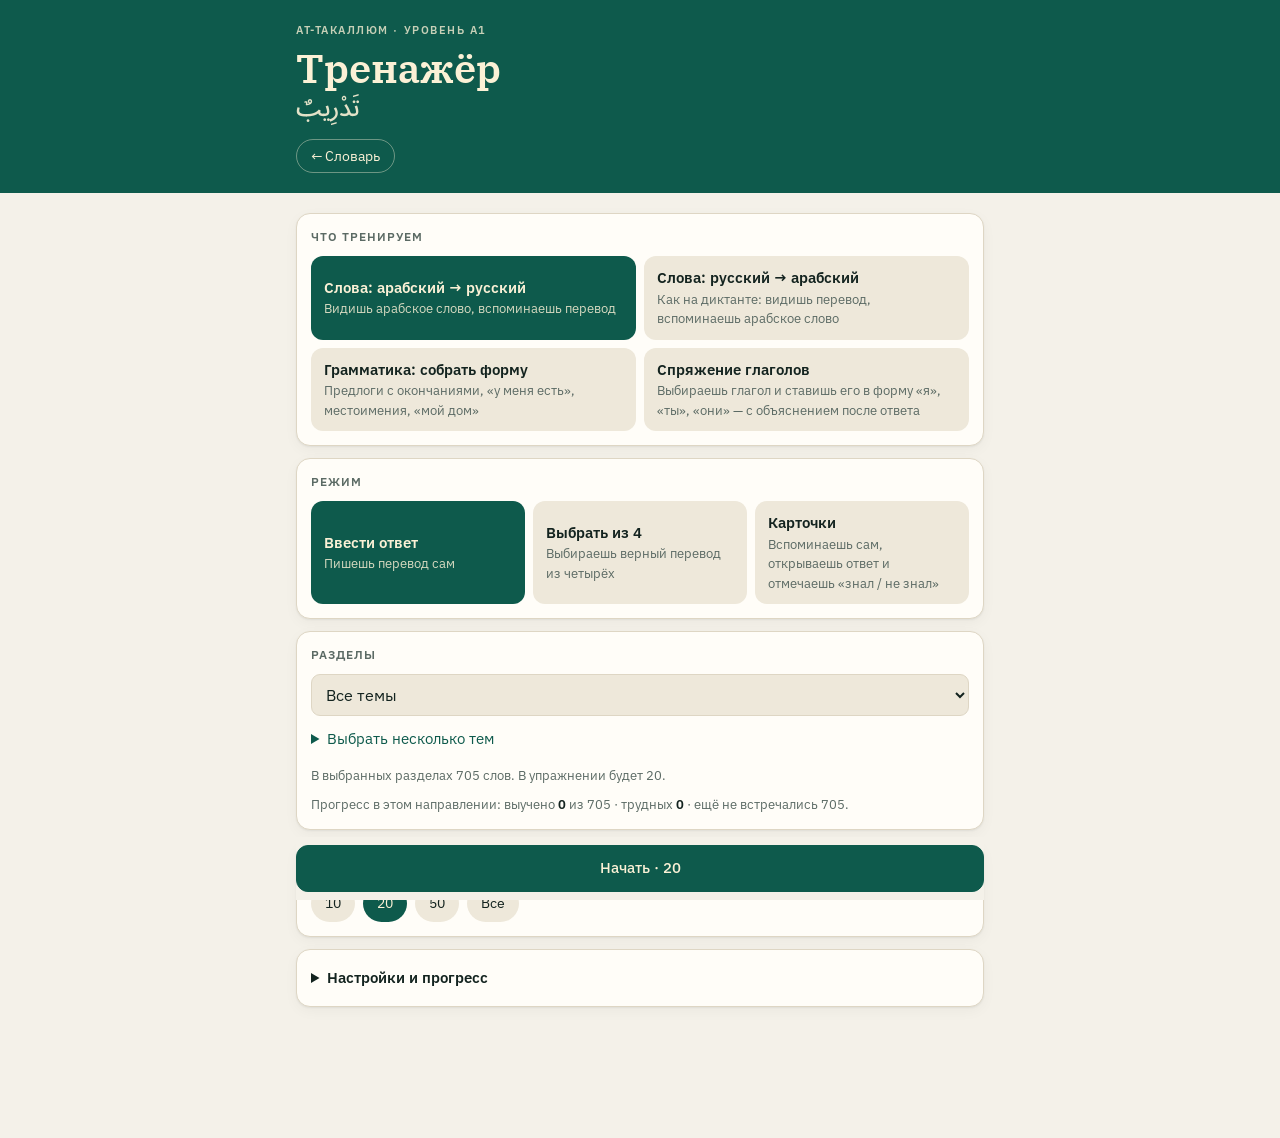
==== commit 5787a0a7: "Add a first-day introductions lesson to the dictionary and trainer" ====
--- a/trainer.html
+++ b/trainer.html
@@ -399,6 +399,7 @@
               // местоимения — отдельным разделом; id прежний, чтобы не терялся прогресс
               var pw = mk(PRON_SEC, 'Местоимения', c[0], c[1], c[2], [], 'Местоимение');
               pw.id = id + '|' + c[0] + '|';
+              pw.alsoIn = tr.getAttribute('data-also-in');
               items.push(pw);
             }else if(c[0] && c[2]){
               var word = mk(id, label, c[0], c[1], c[2], extra);
@@ -424,7 +425,7 @@
         items.push(it);
       });
       var n = items.slice(before).filter(function(x){ return x.sec === id; }).length;
-      if(n > 0) secs.push({id:id, label:label, n:n});
+      if(n > 0 || sec.hasAttribute('data-review-list')) secs.push({id:id, label:label, n:n});
       var np = items.slice(before).filter(function(x){ return x.sec === PRON_SEC; }).length;
       if(np > 0) secs.push({id:PRON_SEC, label:'Местоимения', n:np});
     });
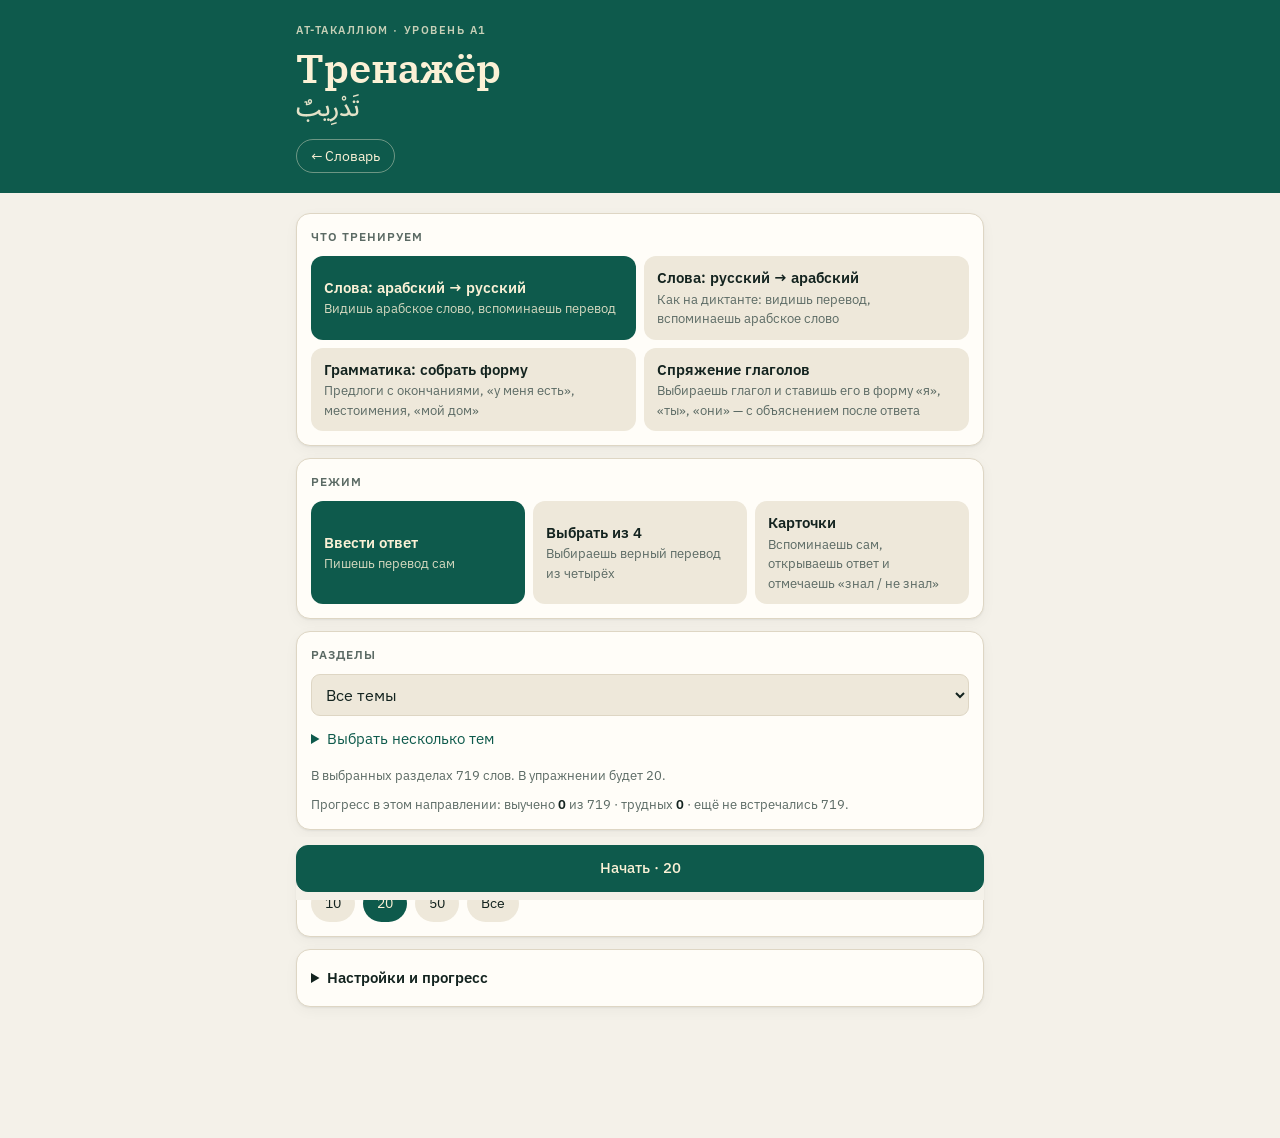
==== commit 2e18f69d: "Expand the first lesson and add cumulative day-two practice" ====
--- a/trainer.html
+++ b/trainer.html
@@ -367,10 +367,12 @@
   function parse(doc){
     var chips = {};
     [].forEach.call(doc.querySelectorAll('#chips a'), function(a){ chips[(a.getAttribute('href') || '').slice(1)] = clean(a.textContent); });
-    var items = [], secs = [], F = [];
+    var items = [], secs = [], F = [], studyDays = {};
     [].forEach.call(doc.querySelectorAll('section[id]'), function(sec){
       var id = sec.id, h2 = sec.querySelector('h2');
       var label = chips[id] || clean(h2 ? h2.textContent : id);
+      var studyDay = Number(sec.getAttribute('data-review-list')) || 0;
+      if(studyDay) studyDays[id] = studyDay;
       var before = items.length;
       [].forEach.call(sec.querySelectorAll('table'), function(tb){
         var heads = [].map.call(tb.querySelectorAll('thead th'), function(th){ return clean(th.textContent); });
@@ -425,12 +427,15 @@
         items.push(it);
       });
       var n = items.slice(before).filter(function(x){ return x.sec === id; }).length;
-      if(n > 0 || sec.hasAttribute('data-review-list')) secs.push({id:id, label:label, n:n});
+      if(n > 0 || studyDay) secs.push({id:id, label:label, n:n, studyDay:studyDay});
       var np = items.slice(before).filter(function(x){ return x.sec === PRON_SEC; }).length;
       if(np > 0) secs.push({id:PRON_SEC, label:'Местоимения', n:np});
     });
+    items.forEach(function(word){ word.studyDay = studyDays[word.alsoIn] || 0; });
     secs.forEach(function(sec){
-      sec.n += items.filter(function(word){ return word.alsoIn === sec.id; }).length;
+      sec.n += items.filter(function(word){
+        return sec.studyDay ? word.studyDay && word.studyDay <= sec.studyDay : word.alsoIn === sec.id;
+      }).length;
     });
     var fsecs = [];
     Object.keys(FLABEL).forEach(function(k){
@@ -552,7 +557,13 @@
     }
     return true;
   }
-  function inSecs(){ var m = secMap(); return base().filter(function(w){ return m[w.sec] || (w.alsoIn && m[w.alsoIn]); }); }
+  function inSecs(){
+    var m = secMap(), through = 0;
+    secList().forEach(function(s){ if(m[s.id] && s.studyDay > through) through = s.studyDay; });
+    return base().filter(function(w){
+      return m[w.sec] || (w.alsoIn && m[w.alsoIn]) || (w.studyDay && w.studyDay <= through);
+    });
+  }
   function pool(){ var p = inSecs(); return S.onlyHard ? p.filter(isHard) : p; }
   function plural(n, a, b, c){ var x = n % 10, y = n % 100; return (x === 1 && y !== 11) ? a : (x >= 2 && x <= 4 && (y < 12 || y > 14)) ? b : c; }
   function unit(n){ return (isForm() || isConj()) ? plural(n, 'форма', 'формы', 'форм') : plural(n, 'слово', 'слова', 'слов'); }
@@ -647,10 +658,21 @@
 
   function draw(p){
     var n = S.count ? Math.min(S.count, p.length) : p.length;
-    if(!S.smart) return shuffle(p).slice(0, n);
-    var keyed = p.map(function(w){ return {w:w, k:Math.pow(Math.random(), 1 / weight(w))}; });
-    keyed.sort(function(a, b){ return b.k - a.k; });
-    return shuffle(keyed.slice(0, n).map(function(x){ return x.w; }));
+    var ranked = S.smart
+      ? p.map(function(w){ return {w:w, k:Math.pow(Math.random(), 1 / weight(w))}; })
+          .sort(function(a, b){ return b.k - a.k; }).map(function(x){ return x.w; })
+      : shuffle(p);
+    var m = secMap(), selected = secList().filter(function(s){ return m[s.id]; });
+    if(n < p.length && selected.length && selected.every(function(s){ return s.studyDay; })){
+      // Give each available study day a place in a shortened review.
+      var seenDays = new Set(), first = [], rest = [];
+      ranked.forEach(function(w){
+        if(seenDays.has(w.studyDay)) rest.push(w);
+        else { seenDays.add(w.studyDay); first.push(w); }
+      });
+      return shuffle(first.concat(rest).slice(0, n));
+    }
+    return S.smart ? shuffle(ranked.slice(0, n)) : ranked.slice(0, n);
   }
 
   function begin(list){ Q = list; idx = 0; ok = 0; missed = []; renderQ(); }
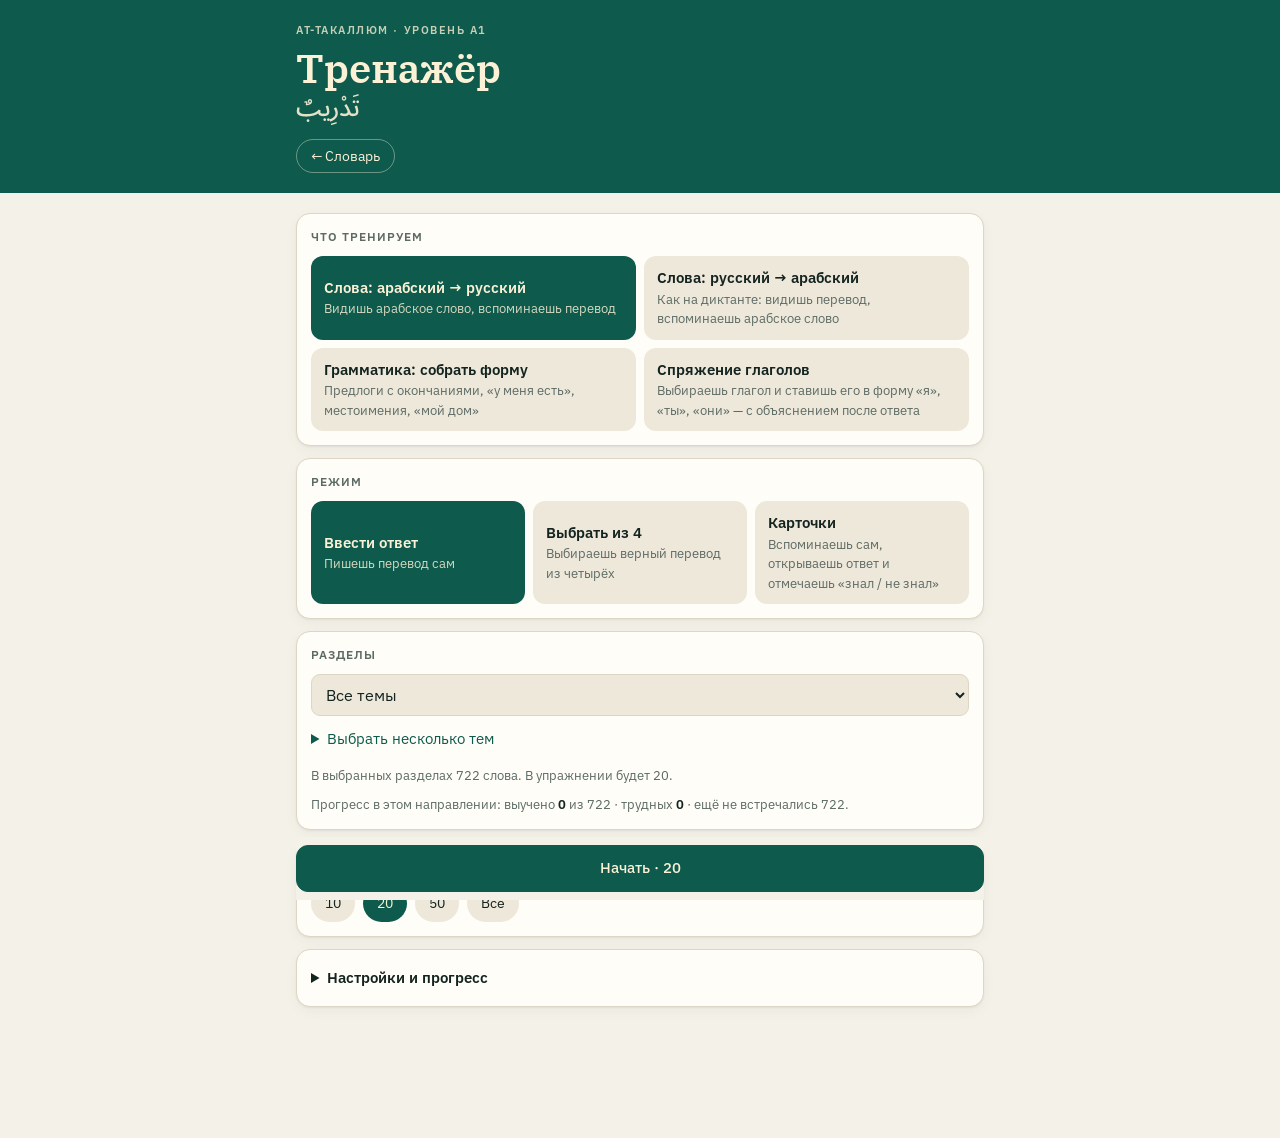
==== commit 719e0168: "Add a dedicated frequency adverbs topic" ====
--- a/trainer.html
+++ b/trainer.html
@@ -401,11 +401,11 @@
               // местоимения — отдельным разделом; id прежний, чтобы не терялся прогресс
               var pw = mk(PRON_SEC, 'Местоимения', c[0], c[1], c[2], [], 'Местоимение');
               pw.id = id + '|' + c[0] + '|';
-              pw.alsoIn = tr.getAttribute('data-also-in');
+              pw.alsoIn = clean(tr.getAttribute('data-also-in')).split(' ').filter(Boolean);
               items.push(pw);
             }else if(c[0] && c[2]){
               var word = mk(id, label, c[0], c[1], c[2], extra);
-              word.alsoIn = tr.getAttribute('data-also-in');
+              word.alsoIn = clean(tr.getAttribute('data-also-in')).split(' ').filter(Boolean);
               word.id = tr.getAttribute('data-trainer-id') || word.id;
               items.push(word);
             }
@@ -427,14 +427,17 @@
         items.push(it);
       });
       var n = items.slice(before).filter(function(x){ return x.sec === id; }).length;
-      if(n > 0 || studyDay) secs.push({id:id, label:label, n:n, studyDay:studyDay});
+      if(n > 0 || studyDay || sec.hasAttribute('data-linked-topic')) secs.push({id:id, label:label, n:n, studyDay:studyDay});
       var np = items.slice(before).filter(function(x){ return x.sec === PRON_SEC; }).length;
       if(np > 0) secs.push({id:PRON_SEC, label:'Местоимения', n:np});
     });
-    items.forEach(function(word){ word.studyDay = studyDays[word.alsoIn] || 0; });
+    items.forEach(function(word){
+      word.alsoIn = word.alsoIn || [];
+      word.studyDay = studyDays[word.alsoIn.find(function(id){ return studyDays[id]; })] || 0;
+    });
     secs.forEach(function(sec){
       sec.n += items.filter(function(word){
-        return sec.studyDay ? word.studyDay && word.studyDay <= sec.studyDay : word.alsoIn === sec.id;
+        return sec.studyDay ? word.studyDay && word.studyDay <= sec.studyDay : word.alsoIn.includes(sec.id);
       }).length;
     });
     var fsecs = [];
@@ -561,7 +564,7 @@
     var m = secMap(), through = 0;
     secList().forEach(function(s){ if(m[s.id] && s.studyDay > through) through = s.studyDay; });
     return base().filter(function(w){
-      return m[w.sec] || (w.alsoIn && m[w.alsoIn]) || (w.studyDay && w.studyDay <= through);
+      return m[w.sec] || (w.alsoIn && w.alsoIn.some(function(id){ return m[id]; })) || (w.studyDay && w.studyDay <= through);
     });
   }
   function pool(){ var p = inSecs(); return S.onlyHard ? p.filter(isHard) : p; }
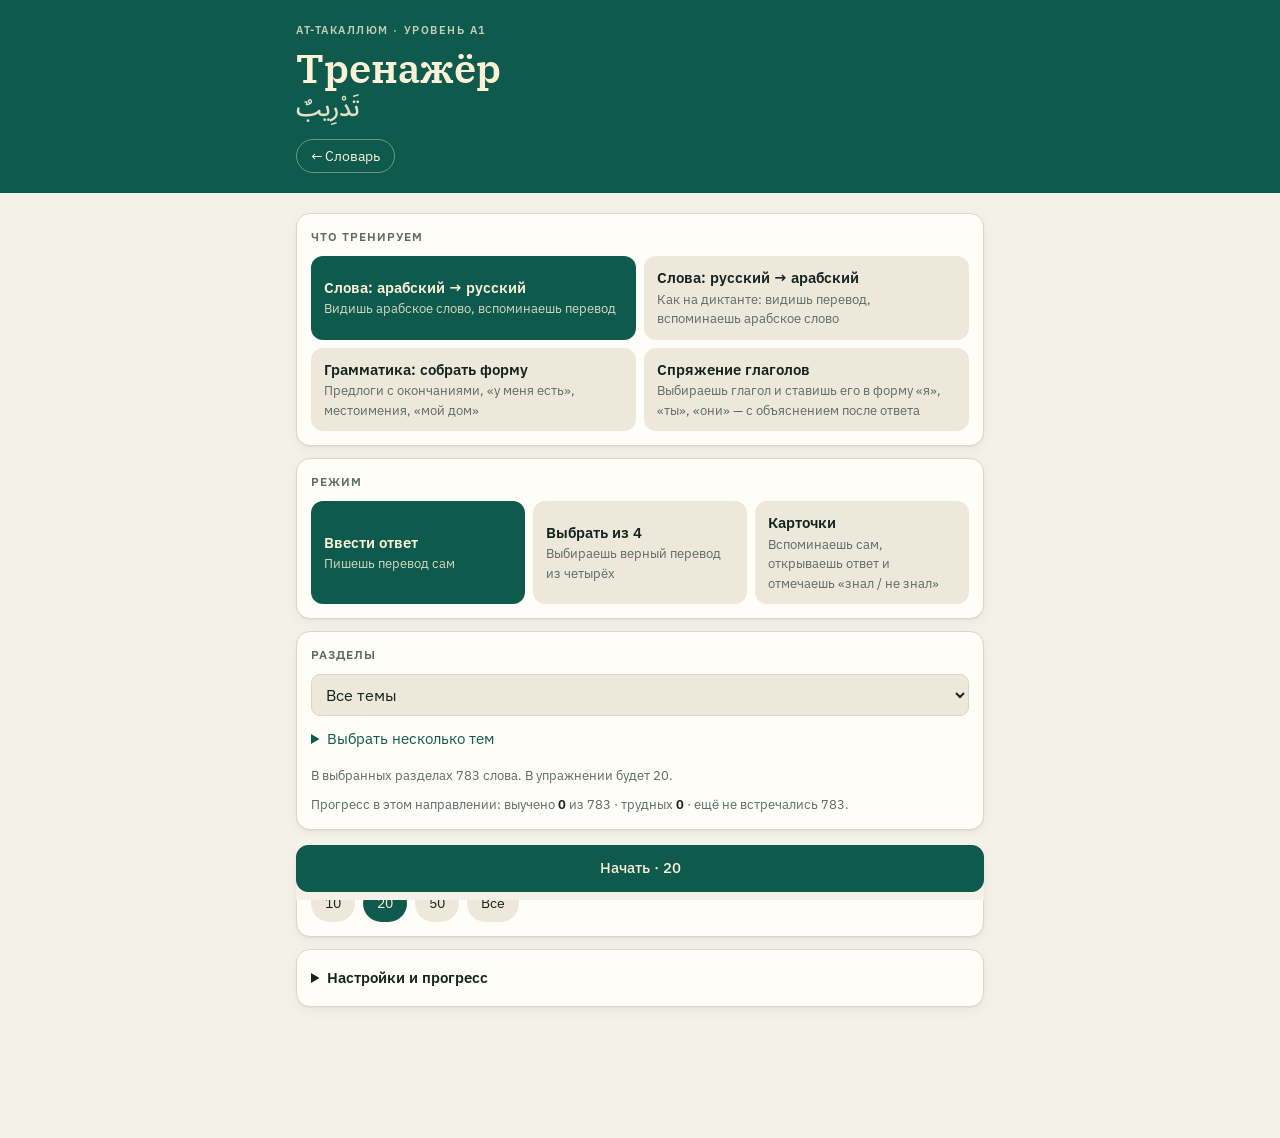
==== commit deee6b50: "Clarify Russian pronunciation hints for Arabic a vowels" ====
--- a/trainer.html
+++ b/trainer.html
@@ -230,7 +230,7 @@
   function nk(s){ return (s || '').toLowerCase().replace(/ё/g, 'е').replace(/[^a-zа-я0-9 ]+/g, ' ').replace(/\s+/g, ' ').trim(); }
   function nar(s){ return (s || '').replace(/[ً-ٰٟـۡ]/g, '').replace(/[؟?!.,،…]/g, '').replace(/\s+/g, ' ').trim(); }
   function narLoose(s){ return nar(s).replace(/[أإآٱ]/g, 'ا').replace(/ى/g, 'ي').replace(/ة/g, 'ه').replace(/ؤ/g, 'و').replace(/ئ/g, 'ي').replace(/ء/g, '').replace(/\s+/g, ''); }
-  function ntr(s){ return (s || '').toLowerCase().replace(/ё/g, 'е').replace(/[́'’ʼ`‘\-\s?.,!…]/g, ''); }
+  function ntr(s){ return (s || '').toLowerCase().replace(/ё/g, 'е').replace(/э/g, 'а').replace(/[́'’ʼ`‘\-\s?.,!…]/g, ''); }
   function shuffle(a){ a = a.slice(); for(var i = a.length - 1; i > 0; i--){ var j = Math.floor(Math.random() * (i + 1)); var t = a[i]; a[i] = a[j]; a[j] = t; } return a; }
   function lev(a, b){
     var p = [], i, j;
